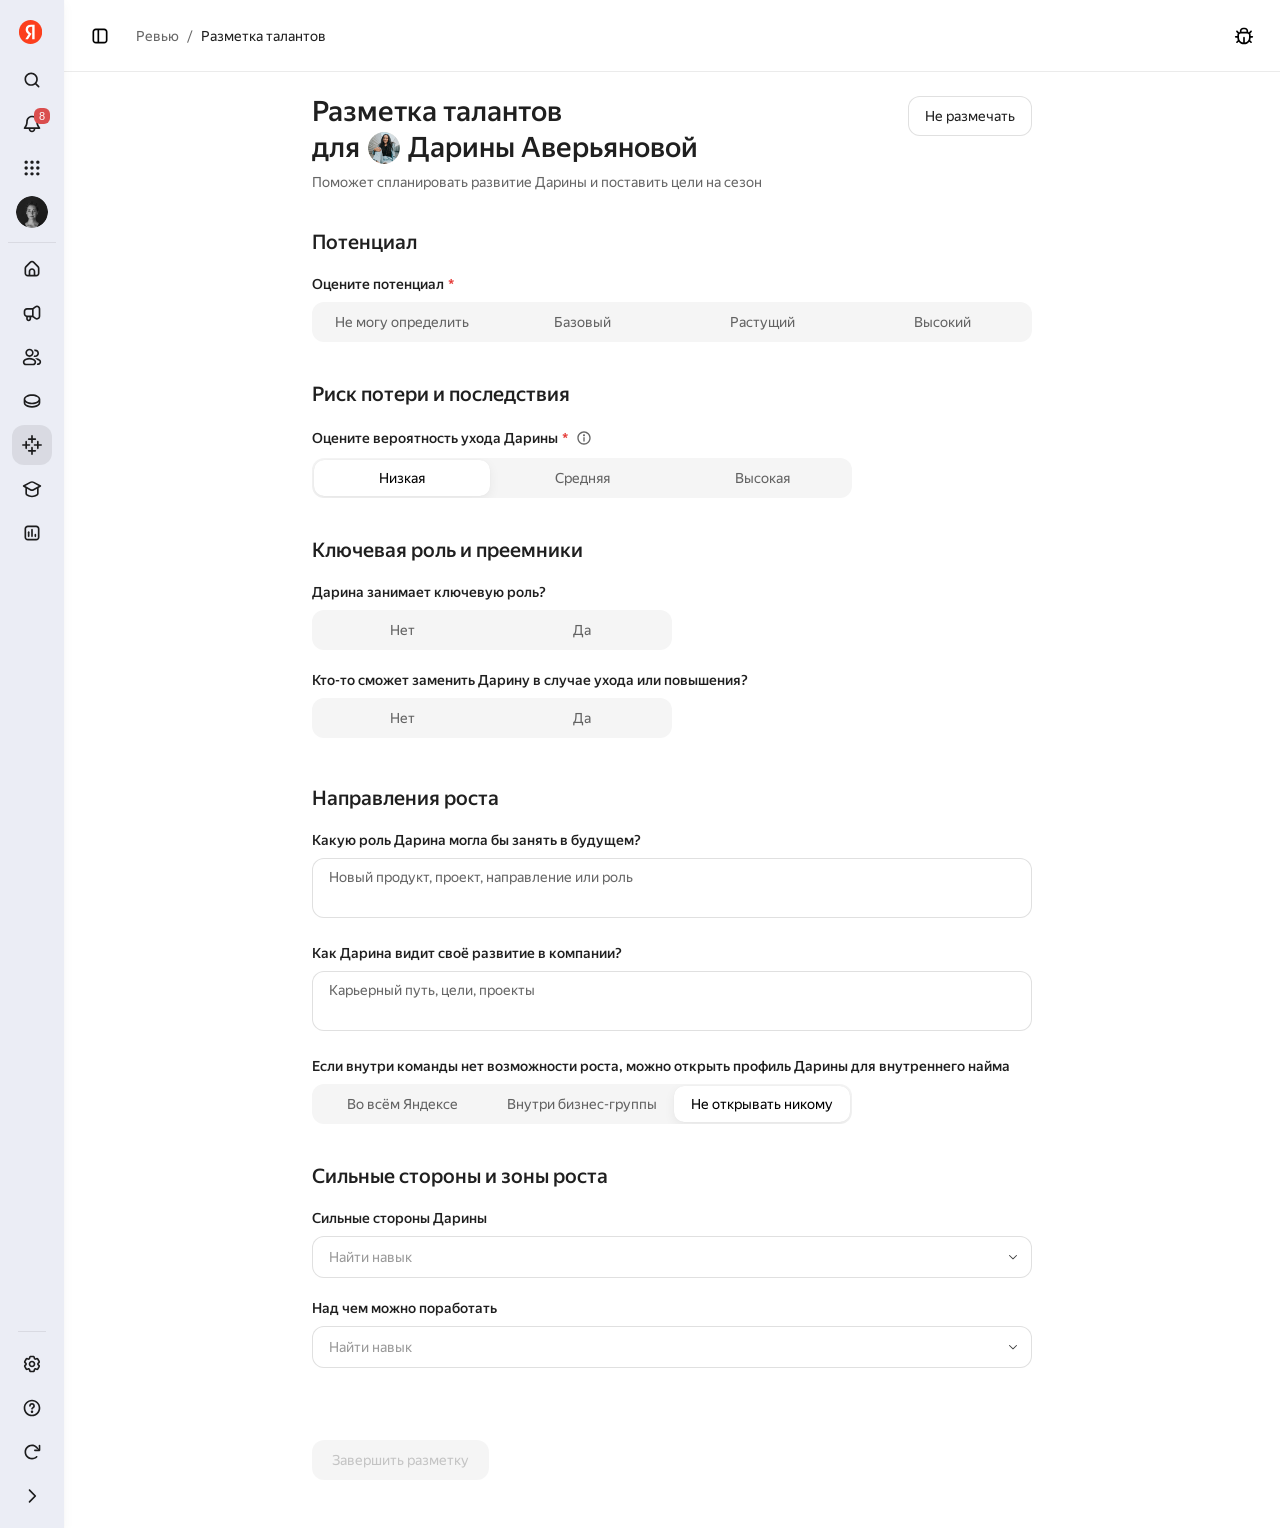
==== index.html @ c47f4e08 "Сброс разметок: новый префикс localStorage V2, reset чистит все talentMarkup* Co-authored-by: Cursor" ====
<!DOCTYPE html>
<html lang="ru">
<head>
  <meta charset="UTF-8" />
  <meta name="viewport" content="width=device-width, initial-scale=1" />
  <title>Разметка талантов — Дарина Аверьянова</title>
  <style>
    @font-face {
      font-family: "YS Text";
      src: url("./public/fonts/YS-Text-Regular.ttf") format("truetype");
      font-weight: 400;
      font-style: normal;
      font-display: swap;
    }
    @font-face {
      font-family: "YS Text";
      src: url("./public/fonts/YS-Text-Medium.ttf") format("truetype");
      font-weight: 500;
      font-style: normal;
      font-display: swap;
    }
    @font-face {
      font-family: "YS Text";
      src: url("./public/fonts/YS-Text-Bold.ttf") format("truetype");
      font-weight: 700;
      font-style: normal;
      font-display: swap;
    }

    :root {
      --text-primary: rgba(0, 0, 0, 0.88);
      --text-secondary: rgba(0, 0, 0, 0.6);
      --text-tertiary: rgba(0, 0, 0, 0.2);
      --border: rgba(0, 0, 0, 0.08);
      --border-strong: rgba(0, 0, 0, 0.12);
      --surface-100: #fff;
      --surface-muted: rgba(0, 0, 0, 0.04);
      --segment-bg: #f5f5f5;
      --shadow-sm: 0 0 1px rgba(0, 0, 0, 0.08), 0 4px 12px rgba(0, 0, 0, 0.06);
      --radius-control: 12px;
      --radius-inner: 10px;
      --space-xs: 8px;
      --space-s: 8px;
      --space-m: 16px;
      --space-l: 20px;
      --space-xl: 24px;
      --header-h: 72px;
      --sidebar-w: 64px;
      --sidebar-rail-bg: #ebedf5;
      --sidebar-rail-hover: rgba(0, 0, 0, 0.06);
      --sidebar-rail-active: rgba(0, 0, 0, 0.08);
      --brand-yandex-red: #fc3f1d;
      --content-max: 768px;
      --title-l: 28px;
      --title-l-lh: 32px;
      --title-m: 20px;
      --title-m-lh: 24px;
      --body-s: 14px;
      --body-s-lh: 20px;
      --control-fs: 14px;
      --control-lh: 20px;
      --required: #e53935;
    }

    *,
    *::before,
    *::after {
      box-sizing: border-box;
    }

    html,
    body {
      height: 100%;
      margin: 0;
      font-family: "YS Text", -apple-system, BlinkMacSystemFont, "Segoe UI", sans-serif;
      font-size: var(--body-s);
      line-height: var(--body-s-lh);
      color: var(--text-primary);
      background: var(--surface-100);
      -webkit-font-smoothing: antialiased;
    }

    .app {
      display: flex;
      min-height: 100%;
    }

    /* Sidebar rail (Talent) */
    .sidebar.sidebar--rail {
      width: var(--sidebar-w);
      flex-shrink: 0;
      border-right: none;
      display: flex;
      flex-direction: column;
      align-items: center;
      background: var(--sidebar-rail-bg);
      box-shadow: 0 0 1px rgba(0, 0, 0, 0.06), 0 4px 12px rgba(0, 0, 0, 0.04);
    }

    .sidebar-rail__top {
      width: 100%;
      padding: 12px 10px 0;
      display: flex;
      flex-direction: column;
      align-items: center;
      gap: 4px;
    }

    .sidebar-rail__logo {
      display: flex;
      align-items: center;
      justify-content: center;
      width: 40px;
      height: 40px;
      border-radius: 100px;
      overflow: hidden;
      flex-shrink: 0;
      margin-bottom: 4px;
    }

    .sidebar-rail__logo img {
      width: 32px;
      height: 32px;
      display: block;
      object-fit: contain;
    }

    .sidebar-rail__tools {
      display: flex;
      flex-direction: column;
      align-items: center;
      gap: 4px;
      width: 100%;
    }

    .sidebar-rail__btn {
      width: 40px;
      height: 40px;
      padding: 0;
      border: none;
      border-radius: 12px;
      background: transparent;
      cursor: pointer;
      display: flex;
      align-items: center;
      justify-content: center;
      color: inherit;
      text-decoration: none;
      flex-shrink: 0;
      position: relative;
    }

    .sidebar-rail__btn:hover {
      background: var(--sidebar-rail-hover);
    }

    .sidebar-rail__btn--active {
      background: var(--sidebar-rail-active);
    }

    .sidebar-rail__btn--active:hover {
      background: var(--sidebar-rail-active);
    }

    .sidebar-rail__icon {
      width: 20px;
      height: 20px;
      display: block;
      object-fit: contain;
      opacity: 0.88;
    }

    .sidebar-rail__avatar {
      width: 32px;
      height: 32px;
      border-radius: 100px;
      object-fit: cover;
      display: block;
    }

    .sidebar-rail__badge {
      position: absolute;
      top: 4px;
      right: 2px;
      min-width: 16px;
      height: 16px;
      padding: 0 4px;
      border-radius: 6px;
      background: #da4e4e;
      color: #fff;
      font-size: 11px;
      font-weight: 500;
      line-height: 16px;
      text-align: center;
      font-feature-settings: "lnum" 1, "pnum" 1;
    }

    .sidebar-rail__divider {
      width: calc(100% - 16px);
      height: 1px;
      margin: 10px 0 6px;
      background: rgba(0, 0, 0, 0.08);
      flex-shrink: 0;
    }

    .sidebar-rail__nav {
      flex: 1;
      width: 100%;
      padding: 0 10px 12px;
      display: flex;
      flex-direction: column;
      align-items: center;
      gap: 4px;
      min-height: 0;
      overflow-y: auto;
    }

    .sidebar-rail__footer {
      width: 100%;
      padding: 0 10px 12px;
      display: flex;
      flex-direction: column;
      align-items: center;
      gap: 4px;
      flex-shrink: 0;
    }

    .sidebar-rail__footer .sidebar-rail__divider {
      margin-top: 0;
      margin-bottom: 8px;
    }

    /* Main */
    .main {
      flex: 1;
      min-width: 0;
      display: flex;
      flex-direction: column;
    }

    .top-header {
      height: var(--header-h);
      flex-shrink: 0;
      display: flex;
      align-items: center;
      gap: var(--space-m);
      padding: 0 var(--space-m);
      border-bottom: 1px solid var(--border);
    }

    .icon-btn {
      width: 40px;
      height: 40px;
      border: none;
      background: transparent;
      border-radius: var(--radius-control);
      cursor: pointer;
      display: flex;
      align-items: center;
      justify-content: center;
      color: var(--text-primary);
    }

    .icon-btn:hover {
      background: var(--surface-muted);
    }

    .icon-btn .asset-icon {
      width: 20px;
      height: 20px;
      flex-shrink: 0;
      display: block;
      object-fit: contain;
      pointer-events: none;
    }

    .breadcrumbs {
      flex: 1;
      display: flex;
      align-items: center;
      gap: 0;
      min-width: 0;
      font-size: var(--body-s);
      line-height: var(--body-s-lh);
    }

    .breadcrumbs a,
    .breadcrumbs span {
      color: var(--text-secondary);
      text-decoration: none;
      white-space: nowrap;
      overflow: hidden;
      text-overflow: ellipsis;
      max-width: 320px;
    }

    .breadcrumbs .sep {
      padding: 0 var(--space-xs);
      flex-shrink: 0;
    }

    .breadcrumbs .current {
      color: var(--text-primary);
    }

    .main-scroll {
      flex: 1;
      overflow: auto;
    }

    .sheet {
      max-width: var(--content-max);
      margin: 0 auto;
      padding: 0 var(--space-xl) 48px;
    }

    /* Hero / title block */
    .hero {
      padding: var(--space-xl) 0;
      display: flex;
      align-items: flex-start;
      justify-content: space-between;
      gap: var(--space-s);
      min-height: 136px;
    }

    .hero__text {
      flex: 1;
      min-width: 0;
      display: flex;
      flex-direction: column;
      gap: 4px;
    }

    .hero__title {
      font-weight: 500;
      font-size: var(--title-l);
      line-height: var(--title-l-lh);
      letter-spacing: 0;
      font-feature-settings: "lnum" 1, "pnum" 1;
    }

    .hero__row {
      display: flex;
      flex-wrap: wrap;
      align-items: center;
      gap: var(--space-xs);
    }

    .hero__avatar {
      width: 32px;
      height: 32px;
      border-radius: 100px;
      flex-shrink: 0;
      background: linear-gradient(135deg, #6c5ce7, #a29bfe);
      color: #fff;
      font-size: 13px;
      font-weight: 500;
      display: inline-flex;
      align-items: center;
      justify-content: center;
      font-feature-settings: "lnum" 1, "pnum" 1;
    }

    .hero__avatar--photo {
      background: rgba(0, 0, 0, 0.06);
      padding: 0;
      overflow: hidden;
    }

    .hero__avatar--photo img {
      width: 100%;
      height: 100%;
      object-fit: cover;
      display: block;
    }

    .hero__sub {
      color: var(--text-secondary);
      font-weight: 400;
      font-size: var(--body-s);
      line-height: var(--body-s-lh);
      margin-top: 4px;
      max-width: 520px;
    }

    .btn-ghost {
      flex-shrink: 0;
      height: 40px;
      padding: 0 var(--space-m);
      border-radius: var(--radius-control);
      border: 1px solid var(--border-strong);
      background: var(--surface-100);
      font-family: inherit;
      font-weight: 400;
      font-size: var(--control-fs);
      line-height: var(--control-lh);
      color: var(--text-primary);
      cursor: pointer;
      font-feature-settings: "lnum" 1, "pnum" 1;
    }

    .btn-ghost:hover {
      background: var(--surface-muted);
    }

    /* Form blocks */
    .form-stack {
      display: flex;
      flex-direction: column;
      gap: 40px;
    }

    .field-block {
      display: flex;
      flex-direction: column;
      gap: 0;
    }

    .field-block__title {
      font-weight: 500;
      font-size: var(--title-m);
      line-height: var(--title-m-lh);
      font-feature-settings: "lnum" 1, "pnum" 1;
      margin-bottom: 20px;
    }

    .field-block > .label-row {
      margin-bottom: var(--space-s);
    }

    .label-row {
      display: flex;
      align-items: center;
      gap: 4px;
      flex-wrap: wrap;
    }

    .label {
      font-weight: 500;
      font-size: var(--control-fs);
      line-height: var(--control-lh);
      color: var(--text-primary);
    }

    .req {
      color: var(--required);
      font-weight: 500;
    }

    .info {
      display: inline-flex;
      align-items: center;
      justify-content: center;
      flex-shrink: 0;
      vertical-align: middle;
    }

    .info--with-tooltip {
      position: relative;
    }

    .info__btn {
      display: inline-flex;
      align-items: center;
      justify-content: center;
      width: 24px;
      height: 24px;
      padding: 0;
      margin: 0;
      border: none;
      background: transparent;
      border-radius: 6px;
      cursor: help;
      color: rgba(0, 0, 0, 0.6);
      box-sizing: border-box;
    }

    .info__btn:hover {
      background: var(--surface-muted);
    }

    .info__btn:focus-visible {
      outline: 2px solid rgba(31, 31, 31, 0.35);
      outline-offset: 2px;
    }

    .info__icon-img {
      display: block;
      flex-shrink: 0;
      width: 16px;
      height: 16px;
      object-fit: contain;
      pointer-events: none;
      opacity: 0.6;
    }

    .info-tooltip {
      position: absolute;
      left: 50%;
      top: calc(100% - 2px);
      padding-top: 8px;
      transform: translateX(-50%);
      z-index: 300;
      min-width: 260px;
      max-width: min(380px, calc(100vw - 32px));
      width: max-content;
      opacity: 0;
      visibility: hidden;
      pointer-events: none;
      transition: opacity 0.14s ease, visibility 0.14s ease;
    }

    .info--with-tooltip:hover .info-tooltip,
    .info--with-tooltip:focus-within .info-tooltip {
      opacity: 1;
      visibility: visible;
      pointer-events: auto;
    }

    .info-tooltip__panel {
      position: relative;
      padding: 16px;
      background: #292929;
      border-radius: 20px;
      box-shadow: 0 0 1px rgba(0, 0, 0, 0.2), 0 4px 16px rgba(0, 0, 0, 0.28);
      display: flex;
      flex-direction: column;
      gap: 8px;
      font-feature-settings: "lnum" 1, "pnum" 1;
    }

    .info-tooltip__panel::before {
      content: "";
      position: absolute;
      top: -6px;
      left: 50%;
      margin-left: -12px;
      border-left: 12px solid transparent;
      border-right: 12px solid transparent;
      border-bottom: 6px solid #292929;
    }

    .info-tooltip__row {
      display: flex;
      flex-direction: column;
      gap: 2px;
      max-width: 348px;
    }

    .info-tooltip__title {
      margin: 0;
      font-size: var(--body-s);
      line-height: var(--body-s-lh);
      font-weight: 400;
      color: rgba(255, 255, 255, 0.88);
    }

    .info-tooltip__desc {
      margin: 0;
      font-size: var(--body-s);
      line-height: var(--body-s-lh);
      font-weight: 400;
      color: rgba(255, 255, 255, 0.6);
    }

    /* Segmented */
    .segment {
      display: flex;
      flex-wrap: nowrap;
      align-items: stretch;
      gap: 4px;
      height: 40px;
      min-height: 40px;
      max-height: 40px;
      padding: 2px;
      box-sizing: border-box;
      background: var(--segment-bg);
      border-radius: var(--radius-control);
      max-width: 100%;
      align-self: flex-start;
      overflow-x: auto;
      overflow-y: hidden;
    }

    .segment--2 {
      width: 50%;
    }

    .segment--3 {
      width: 75%;
    }

    .segment--4 {
      width: 100%;
    }

    .segment__btn {
      appearance: none;
      border: none;
      margin: 0;
      cursor: pointer;
      font-family: inherit;
      font-size: var(--control-fs);
      line-height: var(--control-lh);
      font-weight: 400;
      color: rgba(0, 0, 0, 0.6);
      background: transparent;
      border-radius: var(--radius-inner);
      flex: 1 1 0;
      min-width: 0;
      height: auto;
      align-self: stretch;
      padding: 0 var(--space-m);
      display: flex;
      align-items: center;
      justify-content: center;
      text-align: center;
      white-space: nowrap;
      overflow: hidden;
      text-overflow: ellipsis;
      transition: background 0.15s, box-shadow 0.15s;
      font-feature-settings: "lnum" 1, "pnum" 1;
    }

    .segment__btn:hover:not(.segment__btn--active) {
      background: rgba(255, 255, 255, 0.45);
    }

    .segment__btn--active {
      background: var(--surface-100);
      box-shadow: var(--shadow-sm);
      font-weight: 400;
      color: #000;
    }

    /* Подпись под «Оцените потенциал» (Figma 9706:411859, Caption / Body S) */
    .potential-caption {
      margin-top: var(--space-xs);
      max-width: 100%;
      font-size: var(--body-s);
      line-height: var(--body-s-lh);
      font-weight: 400;
      color: rgba(0, 0, 0, 0.6);
      font-feature-settings: "lnum" 1, "pnum" 1;
      white-space: pre-wrap;
    }

    /* Анкета «Не могу определить» (Figma 9700:366972) */
    .potential-quiz {
      margin-top: 16px;
      max-width: 720px;
      width: 100%;
      padding-top: 0;
      padding-bottom: var(--space-xs);
      display: flex;
      flex-direction: column;
      gap: 12px;
      align-items: flex-start;
    }

    .potential-quiz[hidden] {
      display: none !important;
    }

    /* Доп. вопросы при «Средняя» / «Высокая» (Figma 9712:125081) */
    .risk-followup {
      margin-top: 16px;
      display: flex;
      flex-direction: column;
      gap: 16px;
      max-width: 720px;
      width: 100%;
    }

    .risk-followup[hidden] {
      display: none !important;
    }

    .risk-followup__section {
      display: flex;
      flex-direction: column;
      gap: var(--space-xs);
      width: 100%;
    }

    .risk-chips-stack {
      display: flex;
      flex-direction: column;
      gap: var(--space-xs);
      width: 100%;
    }

    .risk-followup__label {
      font-size: var(--body-s);
      line-height: var(--control-lh);
      font-weight: 500;
      color: rgba(0, 0, 0, 0.88);
      font-feature-settings: "lnum" 1, "pnum" 1;
    }

    .risk-chips {
      display: flex;
      flex-wrap: wrap;
      gap: var(--space-xs);
      align-items: flex-start;
    }

    .risk-chip {
      appearance: none;
      border: 1px solid rgba(0, 0, 0, 0.12);
      border-radius: 10px;
      padding: 6px 12px;
      min-height: 32px;
      box-sizing: border-box;
      font-family: inherit;
      font-size: var(--control-fs);
      line-height: var(--control-lh);
      font-weight: 400;
      color: rgba(0, 0, 0, 0.88);
      background: transparent;
      cursor: pointer;
      font-feature-settings: "lnum" 1, "pnum" 1;
      text-align: left;
    }

    .risk-chip:hover {
      background: var(--surface-muted);
    }

    .risk-chip--selected {
      border-color: #1f1f1f;
      background: transparent;
    }

    .risk-input-wrap {
      width: 100%;
      max-width: 720px;
    }

    .risk-input-wrap[hidden] {
      display: none !important;
    }

    .risk-text-input {
      width: 100%;
      min-height: 40px;
      padding: 10px 12px;
      border: 1px solid rgba(0, 0, 0, 0.12);
      border-radius: var(--radius-control);
      font-family: inherit;
      font-size: var(--control-fs);
      line-height: var(--control-lh);
      font-weight: 400;
      color: rgba(0, 0, 0, 0.88);
      background: var(--surface-100);
      font-feature-settings: "lnum" 1, "pnum" 1;
      box-sizing: border-box;
    }

    .risk-text-input::placeholder {
      color: rgba(0, 0, 0, 0.4);
    }

    .risk-text-input:focus {
      outline: none;
      border-color: rgba(0, 0, 0, 0.24);
    }

    .risk-checks {
      display: flex;
      flex-direction: column;
      gap: 12px;
      align-items: flex-start;
      width: 100%;
    }

    .risk-cb-block {
      display: flex;
      flex-direction: column;
      gap: 8px;
      width: 100%;
      max-width: 720px;
    }

    .risk-cb-row {
      position: relative;
      display: flex;
      align-items: flex-start;
      gap: 12px;
      cursor: pointer;
      font-family: inherit;
      font-size: var(--control-fs);
      line-height: var(--control-lh);
      font-weight: 400;
      color: rgba(0, 0, 0, 0.88);
      font-feature-settings: "lnum" 1, "pnum" 1;
    }

    .risk-cb-input {
      position: absolute;
      left: 0;
      top: 0;
      width: 1px;
      height: 1px;
      padding: 0;
      margin: -1px;
      overflow: hidden;
      clip: rect(0, 0, 0, 0);
      white-space: nowrap;
      border: 0;
    }

    .risk-cb-visual {
      flex-shrink: 0;
      width: 20px;
      height: 20px;
      margin: 0;
      border-radius: 6px;
      border: 1px solid rgba(0, 0, 0, 0.12);
      background: var(--surface-100);
      box-sizing: border-box;
      position: relative;
    }

    .risk-cb-input:checked + .risk-cb-visual {
      background: #1f1f1f;
      border-color: #1f1f1f;
    }

    .risk-cb-input:checked + .risk-cb-visual::after {
      content: "";
      position: absolute;
      left: 6px;
      top: 3px;
      width: 5px;
      height: 9px;
      border: solid #fff;
      border-width: 0 1.5px 1.5px 0;
      transform: rotate(45deg);
      box-sizing: border-box;
    }

    .risk-cb-input:focus-visible + .risk-cb-visual {
      outline: 2px solid rgba(31, 31, 31, 0.35);
      outline-offset: 2px;
    }

    .potential-quiz__q {
      display: flex;
      flex-direction: column;
      gap: var(--space-xs);
      width: 100%;
      max-width: 720px;
    }

    .potential-quiz__stem {
      margin: 0;
      font-size: var(--body-s);
      line-height: var(--body-s-lh);
      font-weight: 400;
      color: rgba(0, 0, 0, 0.88);
      font-feature-settings: "lnum" 1, "pnum" 1;
    }

    .potential-quiz__radios {
      display: flex;
      flex-wrap: wrap;
      gap: var(--space-xl);
      align-items: flex-start;
    }

    .potential-quiz__opt {
      position: relative;
      display: inline-flex;
      align-items: center;
      gap: 12px;
      cursor: pointer;
      font-family: inherit;
      font-size: var(--control-fs);
      line-height: var(--control-lh);
      font-weight: 400;
      color: rgba(0, 0, 0, 0.9);
      font-feature-settings: "lnum" 1, "pnum" 1;
    }

    /* Нативный input поверх круга; визуал как Radiobox selected (Figma 9700:367092) */
    .potential-quiz__input {
      position: absolute;
      left: 0;
      top: 50%;
      transform: translateY(-50%);
      width: 20px;
      height: 20px;
      margin: 0;
      opacity: 0;
      cursor: pointer;
      z-index: 2;
      appearance: none;
      -webkit-appearance: none;
    }

    .potential-quiz__ctrl {
      display: inline-flex;
      align-items: center;
      justify-content: center;
      width: 20px;
      height: 20px;
      flex-shrink: 0;
      box-sizing: border-box;
      border-radius: 100px;
      border: 1px solid rgba(0, 0, 0, 0.12);
      background: transparent;
      pointer-events: none;
    }

    .potential-quiz__input:focus-visible + .potential-quiz__ctrl {
      outline: 2px solid rgba(0, 0, 0, 0.22);
      outline-offset: 2px;
    }

    .potential-quiz__input:checked + .potential-quiz__ctrl {
      background: #1f1f1f;
      border-color: #1f1f1f;
    }

    .potential-quiz__input:checked + .potential-quiz__ctrl::after {
      content: "";
      display: block;
      width: 8px;
      height: 8px;
      border-radius: 50%;
      background: #fff;
    }

    .potential-quiz__submit {
      margin-top: 0;
      align-self: flex-start;
      padding: 6px var(--space-m);
      min-height: 32px;
      border-radius: 10px;
      border: 1px solid rgba(0, 0, 0, 0.12);
      background: transparent;
      font-family: inherit;
      font-size: var(--control-fs);
      line-height: var(--control-lh);
      font-weight: 400;
      color: rgba(0, 0, 0, 0.88);
      cursor: pointer;
      font-feature-settings: "lnum" 1, "pnum" 1;
    }

    .potential-quiz__submit:hover {
      background: var(--surface-muted);
    }

    .stack-fields {
      display: flex;
      flex-direction: column;
      gap: var(--space-l);
    }

    .successor-followup {
      display: flex;
      flex-direction: column;
      gap: var(--space-xs);
      width: 100%;
      max-width: 720px;
      margin-top: var(--space-xs);
    }

    .successor-followup__block[hidden] {
      display: none !important;
    }

    .successor-radios {
      display: flex;
      flex-direction: column;
      gap: var(--space-xs);
      align-items: flex-start;
      width: 100%;
    }

    .successor-rows {
      display: flex;
      flex-direction: column;
      gap: 8px;
      width: 100%;
    }

    .successor-yes-stack {
      display: flex;
      flex-direction: column;
      gap: 8px;
    }

    .succ-row {
      display: flex;
      flex-wrap: wrap;
      align-items: flex-start;
      gap: 12px;
      width: 100%;
    }

    .succ-cell {
      flex: 1 1 160px;
      min-width: 0;
    }

    .succ-cell--narrow {
      flex: 0 0 auto;
    }

    .succ-field {
      position: relative;
      border: 1px solid rgba(0, 0, 0, 0.12);
      border-radius: var(--radius-control);
      min-height: 40px;
      background: var(--surface-100);
      box-sizing: border-box;
    }

    .succ-field:focus-within {
      border-color: rgba(0, 0, 0, 0.24);
    }

    .succ-field--person {
      position: relative;
    }

    .succ-person-trigger {
      display: flex;
      align-items: center;
      width: 100%;
      min-height: 40px;
      margin: 0;
      padding: 10px 12px;
      border: none;
      border-radius: var(--radius-control);
      background: transparent;
      font-family: inherit;
      font-size: var(--control-fs);
      line-height: var(--control-lh);
      text-align: left;
      cursor: pointer;
      font-feature-settings: "lnum" 1, "pnum" 1;
      box-sizing: border-box;
      color: rgba(0, 0, 0, 0.88);
    }

    .succ-person-trigger__text--muted {
      color: rgba(0, 0, 0, 0.4);
    }

    .succ-field--has-chip .succ-person-trigger {
      position: absolute;
      left: 0;
      top: 0;
      right: 0;
      bottom: 0;
      opacity: 0;
      pointer-events: none;
    }

    .succ-dd {
      position: relative;
      width: 100%;
      border: 1px solid rgba(0, 0, 0, 0.12);
      border-radius: var(--radius-control);
      background: var(--surface-100);
      box-sizing: border-box;
    }

    .succ-dd:focus-within {
      border-color: rgba(0, 0, 0, 0.24);
    }

    .succ-dd-trigger {
      display: flex;
      align-items: center;
      justify-content: space-between;
      gap: 8px;
      width: 100%;
      min-height: 40px;
      margin: 0;
      padding: 10px 12px;
      border: none;
      border-radius: var(--radius-control);
      background: transparent;
      font-family: inherit;
      font-size: var(--control-fs);
      line-height: var(--control-lh);
      text-align: left;
      cursor: pointer;
      font-feature-settings: "lnum" 1, "pnum" 1;
      box-sizing: border-box;
      color: rgba(0, 0, 0, 0.88);
    }

    .succ-dd-trigger__text {
      flex: 1;
      min-width: 0;
      overflow: hidden;
      text-overflow: ellipsis;
      white-space: nowrap;
    }

    .succ-dd-trigger__text--muted {
      color: rgba(0, 0, 0, 0.4);
    }

    .succ-dd-trigger__chev {
      flex-shrink: 0;
      width: 12px;
      height: 12px;
      margin-right: 2px;
      display: block;
      object-fit: contain;
      opacity: 0.75;
      transition: transform 0.15s ease;
    }

    .succ-dd-trigger[aria-expanded="true"] .succ-dd-trigger__chev {
      transform: rotate(180deg);
    }

    .succ-menu {
      position: absolute;
      left: 0;
      right: 0;
      top: calc(100% + 8px);
      z-index: 400;
      display: flex;
      flex-direction: column;
      gap: 4px;
      padding: 4px;
      margin: 0;
      list-style: none;
      border-radius: 16px;
      background: #fff;
      box-shadow: 0 0 1px rgba(0, 0, 0, 0.12), 0 4px 12px rgba(0, 0, 0, 0.12);
      box-sizing: border-box;
    }

    .succ-menu[hidden] {
      display: none !important;
    }

    .succ-menu__opt {
      display: flex;
      align-items: center;
      gap: 8px;
      width: 100%;
      margin: 0;
      padding: 10px 12px;
      min-height: 40px;
      border: none;
      border-radius: 12px;
      background: transparent;
      font-family: inherit;
      font-size: var(--control-fs);
      line-height: var(--control-lh);
      color: rgba(0, 0, 0, 0.88);
      text-align: left;
      cursor: pointer;
      font-feature-settings: "lnum" 1, "pnum" 1;
      box-sizing: border-box;
    }

    .succ-menu__opt-avatar {
      width: 24px;
      height: 24px;
      border-radius: 50%;
      object-fit: cover;
      flex-shrink: 0;
    }

    .succ-menu__opt:hover {
      background: rgba(0, 0, 0, 0.04);
    }

    .succ-chip-layer {
      display: none;
      align-items: center;
      gap: 4px;
      flex-wrap: wrap;
      padding: 4px 12px 4px 4px;
      min-height: 40px;
      box-sizing: border-box;
    }

    .succ-field--has-chip .succ-chip-layer {
      display: flex;
    }

    .succ-chip {
      display: inline-flex;
      align-items: center;
      gap: 6px;
      max-width: 100%;
      padding: 2px 4px 2px 2px;
      border: 1px solid rgba(0, 0, 0, 0.12);
      border-radius: 100px;
      background: #fff;
      box-sizing: border-box;
    }

    .succ-chip-avatar {
      position: relative;
      width: 24px;
      height: 24px;
      border-radius: 50%;
      flex-shrink: 0;
      background: rgba(0, 0, 0, 0.06);
      color: rgba(0, 0, 0, 0.75);
      font-size: 10px;
      font-weight: 500;
      line-height: 24px;
      text-align: center;
      overflow: hidden;
    }

    .succ-chip-avatar__img {
      position: absolute;
      inset: 0;
      width: 100%;
      height: 100%;
      object-fit: cover;
      display: none;
    }

    .succ-chip-avatar--photo .succ-chip-avatar__img {
      display: block;
    }

    .succ-chip-avatar__initials {
      position: relative;
      z-index: 1;
    }

    .succ-chip-avatar--photo .succ-chip-avatar__initials {
      visibility: hidden;
    }

    .succ-chip-name {
      font-size: var(--control-fs);
      line-height: var(--control-lh);
      color: rgba(0, 0, 0, 0.88);
      white-space: nowrap;
      overflow: hidden;
      text-overflow: ellipsis;
      max-width: 200px;
    }

    .succ-chip-clear {
      display: inline-flex;
      align-items: center;
      justify-content: center;
      width: 24px;
      height: 24px;
      padding: 0;
      margin: 0;
      border: none;
      border-radius: 100px;
      background: transparent;
      color: rgba(0, 0, 0, 0.45);
      cursor: pointer;
      flex-shrink: 0;
    }

    .succ-chip-clear:hover {
      background: rgba(0, 0, 0, 0.06);
      color: rgba(0, 0, 0, 0.75);
    }

    .succ-chip-clear__icon {
      display: block;
      width: 14px;
      height: 14px;
      object-fit: contain;
      pointer-events: none;
    }

    .succ-row-remove {
      display: inline-flex;
      align-items: center;
      justify-content: center;
      width: 40px;
      height: 40px;
      margin: 0;
      padding: 0;
      border: none;
      border-radius: var(--radius-control);
      background: transparent;
      color: rgba(0, 0, 0, 0.6);
      cursor: pointer;
      flex-shrink: 0;
    }

    .succ-row-remove:hover {
      background: var(--surface-muted);
      color: rgba(0, 0, 0, 0.88);
    }

    .succ-row-remove__icon {
      display: block;
      width: 16px;
      height: 16px;
      object-fit: contain;
      pointer-events: none;
      opacity: 0.6;
    }

    .successor-add-btn {
      display: inline-flex;
      align-items: center;
      justify-content: center;
      align-self: flex-start;
      gap: 4px;
      min-height: 28px;
      padding: 2px 8px;
      margin: 0;
      border: 1px solid rgba(0, 0, 0, 0.12);
      border-radius: 10px;
      background: var(--surface-100);
      font-family: inherit;
      font-size: 13px;
      line-height: 18px;
      font-weight: 400;
      color: rgba(0, 0, 0, 0.88);
      cursor: pointer;
      font-feature-settings: "lnum" 1, "pnum" 1;
    }

    .succ-add-icon {
      width: 14px;
      height: 14px;
      flex-shrink: 0;
      display: block;
      object-fit: contain;
      pointer-events: none;
    }

    .successor-add-btn:hover {
      background: var(--surface-muted);
    }

    .successor-add-btn[hidden] {
      display: none !important;
    }

    .successor-radios .potential-quiz__opt {
      width: 100%;
      max-width: 720px;
    }

    /* Textarea */
    .textarea {
      width: 100%;
      height: 60px;
      min-height: 60px;
      max-height: 60px;
      resize: none;
      overflow-y: auto;
      border: 1px solid var(--border-strong);
      border-radius: var(--radius-control);
      padding: var(--space-s) var(--space-m);
      font-family: inherit;
      font-size: var(--control-fs);
      line-height: var(--control-lh);
      color: var(--text-primary);
      background: var(--surface-100);
    }

    .textarea::placeholder {
      color: var(--text-secondary);
    }

    .textarea:focus {
      outline: 2px solid rgba(0, 0, 0, 0.12);
      outline-offset: 0;
    }

    /* Fake select */
    .select {
      width: 100%;
      height: 40px;
      border: 1px solid var(--border-strong);
      border-radius: var(--radius-control);
      padding: 0 40px 0 var(--space-m);
      display: flex;
      align-items: center;
      font-size: var(--control-fs);
      line-height: var(--control-lh);
      color: var(--text-secondary);
      background: var(--surface-100);
      position: relative;
      cursor: default;
    }

    .select::after {
      content: "";
      position: absolute;
      right: 12px;
      top: 50%;
      width: 12px;
      height: 12px;
      transform: translateY(-50%);
      background: url("assets/icons/Arrow%20_%20Short%20_%20Down.svg") center / contain no-repeat;
      opacity: 0.75;
      pointer-events: none;
    }

    .select--value {
      color: var(--text-primary);
    }

    .skill-input {
      position: relative;
      display: flex;
      flex-wrap: wrap;
      align-items: center;
      gap: 4px;
      min-height: 40px;
      width: 100%;
      max-width: 720px;
      padding: 4px 40px 4px 4px;
      box-sizing: border-box;
      border: 1px solid rgba(0, 0, 0, 0.12);
      border-radius: var(--radius-control);
      background: var(--surface-100);
      cursor: pointer;
      font-feature-settings: "lnum" 1, "pnum" 1;
    }

    .skill-input:focus-within {
      border-color: rgba(0, 0, 0, 0.24);
    }

    .skill-input::after {
      content: "";
      position: absolute;
      right: 12px;
      top: 50%;
      width: 12px;
      height: 12px;
      transform: translateY(-50%);
      background: url("assets/icons/Arrow%20_%20Short%20_%20Down.svg") center / contain no-repeat;
      opacity: 0.75;
      pointer-events: none;
    }

    .skill-input__tags {
      display: flex;
      flex-wrap: wrap;
      gap: 4px;
      align-items: center;
      min-height: 32px;
    }

    .skill-input__hint {
      margin: 0;
      padding: 6px 8px;
      border: none;
      background: transparent;
      font-family: inherit;
      font-size: var(--body-s);
      line-height: var(--body-s-lh);
      color: rgba(0, 0, 0, 0.4);
      cursor: pointer;
      text-align: left;
      flex: 1 1 120px;
      min-width: 0;
    }

    .skill-input:has(.skill-tag) .skill-input__hint {
      flex: 0 1 auto;
    }

    .skill-tag {
      display: inline-flex;
      align-items: center;
      max-width: 100%;
      border: 1px solid rgba(0, 0, 0, 0.12);
      border-radius: 8px;
      background: var(--surface-100);
      box-sizing: border-box;
    }

    .skill-tag__text {
      padding: 6px 4px 6px 10px;
      font-size: var(--control-fs);
      line-height: var(--control-lh);
      color: rgba(0, 0, 0, 0.88);
      white-space: nowrap;
      overflow: hidden;
      text-overflow: ellipsis;
      max-width: 280px;
    }

    .skill-tag__remove {
      display: inline-flex;
      align-items: center;
      justify-content: center;
      width: 24px;
      height: 24px;
      margin: 0 4px 0 0;
      padding: 0;
      border: none;
      border-radius: 6px;
      background: transparent;
      cursor: pointer;
    }

    .skill-tag__remove:hover {
      background: rgba(0, 0, 0, 0.06);
    }

    .skill-tag__remove-icon {
      display: block;
      width: 16px;
      height: 16px;
      object-fit: contain;
      pointer-events: none;
      opacity: 0.6;
    }

    .skill-tag__remove:hover .skill-tag__remove-icon {
      opacity: 0.75;
    }

    .form-footer {
      margin-top: 32px;
    }

    .btn-submit {
      height: 40px;
      min-width: 170px;
      padding: 0 var(--space-l);
      border: none;
      border-radius: var(--radius-control);
      font-family: inherit;
      font-size: var(--control-fs);
      line-height: var(--control-lh);
      font-feature-settings: "lnum" 1, "pnum" 1;
    }

    .btn-submit:disabled {
      cursor: not-allowed;
      background: var(--surface-muted);
      color: var(--text-tertiary);
    }

    .btn-submit:not(:disabled) {
      cursor: pointer;
      background: #1f1f1f;
      color: #fff;
    }

    .btn-submit:not(:disabled):hover {
      filter: brightness(1.08);
    }

    @media (max-width: 1100px) {
      .app {
        flex-direction: column;
      }
      .sidebar.sidebar--rail {
        width: 100%;
        flex-direction: row;
        flex-wrap: wrap;
        align-items: center;
        justify-content: flex-start;
        border-right: none;
        border-bottom: 1px solid var(--border);
        box-shadow: none;
      }
      .sidebar-rail__top {
        flex-direction: row;
        width: auto;
        padding: 8px;
        gap: 4px;
      }
      .sidebar-rail__logo {
        margin-bottom: 0;
      }
      .sidebar-rail__tools {
        flex-direction: row;
      }
      .sidebar-rail__divider {
        display: none;
      }
      .sidebar-rail__nav {
        flex: 1 1 auto;
        flex-direction: row;
        flex-wrap: wrap;
        justify-content: center;
        padding: 8px;
        overflow: visible;
      }
      .sidebar-rail__footer {
        flex-direction: row;
        width: auto;
        padding: 8px;
      }
      .sidebar-rail__footer .sidebar-rail__divider {
        display: none;
      }
    }

    @media (max-width: 640px) {
      .hero {
        flex-direction: column;
        align-items: stretch;
      }
      .segment--2,
      .segment--3 {
        width: 100%;
      }
    }
  </style>
</head>
<body>
  <div class="app">
    <aside class="sidebar sidebar--rail" aria-label="Навигация">
      <div class="sidebar-rail__top">
        <a class="sidebar-rail__logo" href="review-home.html" title="Яндекс" aria-label="Яндекс">
          <img src="assets/icons/Logo.svg" width="32" height="32" alt="" decoding="async" />
        </a>
        <div class="sidebar-rail__tools">
          <button type="button" class="sidebar-rail__btn" title="Поиск" aria-label="Поиск">
            <img class="sidebar-rail__icon" src="assets/icons/Search.svg" width="20" height="20" alt="" decoding="async" />
          </button>
          <button type="button" class="sidebar-rail__btn" title="Уведомления" aria-label="Уведомления">
            <img class="sidebar-rail__icon" src="assets/icons/Notifications.svg" width="20" height="20" alt="" decoding="async" />
            <span class="sidebar-rail__badge" aria-hidden="true">8</span>
          </button>
          <button type="button" class="sidebar-rail__btn" title="Все сервисы" aria-label="Все сервисы">
            <img class="sidebar-rail__icon" src="assets/icons/Grid%20Dots.svg" width="20" height="20" alt="" decoding="async" />
          </button>
          <button type="button" class="sidebar-rail__btn" title="Профиль" aria-label="Профиль">
            <img class="sidebar-rail__avatar" src="assets/avatars/Irina.png" width="32" height="32" alt="" decoding="async" />
          </button>
        </div>
      </div>
      <div class="sidebar-rail__divider" aria-hidden="true"></div>
      <nav class="sidebar-rail__nav" aria-label="Разделы Talent">
        <a class="sidebar-rail__btn" href="review-home.html" title="Главная">
          <img class="sidebar-rail__icon" src="assets/icons/Home.svg" width="20" height="20" alt="" decoding="async" />
        </a>
        <a class="sidebar-rail__btn" href="#" title="Сигналы" onclick="return false;">
          <img class="sidebar-rail__icon" src="assets/icons/Megaphone.svg" width="20" height="20" alt="" decoding="async" />
        </a>
        <a class="sidebar-rail__btn" href="employees-table.html" title="Потолки">
          <img class="sidebar-rail__icon" src="assets/icons/Group.svg" width="20" height="20" alt="" decoding="async" />
        </a>
        <a class="sidebar-rail__btn" href="#" title="Финансы" onclick="return false;">
          <img class="sidebar-rail__icon" src="assets/icons/Finance%20_%20Coin%20_%20On.svg" width="20" height="20" alt="" decoding="async" />
        </a>
        <a class="sidebar-rail__btn sidebar-rail__btn--active" href="review-home.html" title="Перформанс" aria-current="page">
          <img class="sidebar-rail__icon" src="assets/icons/Review%20_%20Fantastic.svg" width="20" height="20" alt="" decoding="async" />
        </a>
        <a class="sidebar-rail__btn" href="index.html" title="Планы развития">
          <img class="sidebar-rail__icon" src="assets/icons/Graduation%20Cap.svg" width="20" height="20" alt="" decoding="async" />
        </a>
        <a class="sidebar-rail__btn" href="#" title="Офис" onclick="return false;">
          <img class="sidebar-rail__icon" src="assets/icons/Chart.svg" width="20" height="20" alt="" decoding="async" />
        </a>
      </nav>
      <div class="sidebar-rail__footer">
        <div class="sidebar-rail__divider" aria-hidden="true"></div>
        <a class="sidebar-rail__btn" href="#" title="Настройки" onclick="return false;">
          <img class="sidebar-rail__icon" src="assets/icons/Settings.svg" width="20" height="20" alt="" decoding="async" />
        </a>
        <a class="sidebar-rail__btn" href="#" title="Поделитесь мнением" onclick="return false;">
          <img class="sidebar-rail__icon" src="assets/icons/Help.svg" width="20" height="20" alt="" decoding="async" />
        </a>
        <button type="button" class="sidebar-rail__btn" title="Обновить" aria-label="Обновить">
          <img class="sidebar-rail__icon" src="assets/icons/Refresh.svg" width="20" height="20" alt="" decoding="async" />
        </button>
        <button type="button" class="sidebar-rail__btn" title="Развернуть панель" aria-label="Развернуть панель">
          <img class="sidebar-rail__icon" src="assets/icons/Arrow%20_%20Short%20_%20Right.svg" width="20" height="20" alt="" decoding="async" />
        </button>
      </div>
    </aside>

    <div class="main">
      <header class="top-header">
        <button type="button" class="icon-btn" aria-label="Меню">
          <img
            class="asset-icon"
            src="assets/icons/Sidebar%20_%20Left.svg"
            width="20"
            height="20"
            alt=""
            decoding="async"
          />
        </button>
        <nav class="breadcrumbs" aria-label="Хлебные крошки">
          <a href="review-home.html">Ревью</a>
          <span class="sep">/</span>
          <span class="current">Разметка талантов</span>
        </nav>
        <button type="button" class="icon-btn" aria-label="Сообщить об ошибке">
          <img class="asset-icon" src="assets/icons/Bug.svg" width="20" height="20" alt="" decoding="async" />
        </button>
      </header>

      <div class="main-scroll">
        <div class="sheet">
          <section class="hero">
            <div class="hero__text">
              <div class="hero__title">Разметка талантов</div>
              <div class="hero__row hero__title">
                <span>для</span>
                <span id="hero-emp-avatar" class="hero__avatar hero__avatar--photo" role="img" aria-label="Дарины Аверьяновой">
                  <img id="hero-emp-avatar-img" src="assets/avatars/Darina.png" alt="" width="32" height="32" decoding="async" />
                </span>
                <span id="hero-emp-genitive">Дарины Аверьяновой</span>
              </div>
              <p id="hero-emp-sub" class="hero__sub">Поможет спланировать развитие сотрудника и поставить цели на сезон</p>
            </div>
            <button type="button" class="btn-ghost">Не размечать</button>
          </section>

          <form class="form-stack" id="talent-form" novalidate>
            <!-- Потенциал -->
            <div class="field-block">
              <div class="field-block__title">Потенциал</div>
              <div class="label-row">
                <span class="label">Оцените потенциал</span>
                <span class="req" aria-hidden="true">*</span>
              </div>
              <div class="segment segment--4" role="group" aria-label="Потенциал">
                <button type="button" class="segment__btn" data-name="potential" data-value="unknown">Не могу определить</button>
                <button type="button" class="segment__btn" data-name="potential" data-value="basic">Базовый</button>
                <button type="button" class="segment__btn" data-name="potential" data-value="growing">Растущий</button>
                <button type="button" class="segment__btn" data-name="potential" data-value="high">Высокий</button>
              </div>
              <p id="potential-caption" class="potential-caption" hidden aria-live="polite"></p>
              <div id="potential-quiz" class="potential-quiz" hidden>
                <div class="potential-quiz__q">
                  <p class="potential-quiz__stem">
                    Конструктивно и аргументированно доносит свою позицию до стейкхолдеров и может влиять на решение
                  </p>
                  <div class="potential-quiz__radios" role="radiogroup" aria-label="Вопрос 1">
                    <label class="potential-quiz__opt"
                      ><input type="radio" class="potential-quiz__input" name="pq-0" value="no" /><span class="potential-quiz__ctrl" aria-hidden="true"></span><span>Нет</span></label
                    >
                    <label class="potential-quiz__opt"
                      ><input type="radio" class="potential-quiz__input" name="pq-0" value="yes" /><span class="potential-quiz__ctrl" aria-hidden="true"></span><span>Да</span></label
                    >
                  </div>
                </div>
                <div class="potential-quiz__q">
                  <p class="potential-quiz__stem">
                    Самостоятельно ставит амбициозные цели, принимает сложные решения и достигает результата
                  </p>
                  <div class="potential-quiz__radios" role="radiogroup" aria-label="Вопрос 2">
                    <label class="potential-quiz__opt"
                      ><input type="radio" class="potential-quiz__input" name="pq-1" value="no" /><span class="potential-quiz__ctrl" aria-hidden="true"></span><span>Нет</span></label
                    >
                    <label class="potential-quiz__opt"
                      ><input type="radio" class="potential-quiz__input" name="pq-1" value="yes" /><span class="potential-quiz__ctrl" aria-hidden="true"></span><span>Да</span></label
                    >
                  </div>
                </div>
                <div class="potential-quiz__q">
                  <p class="potential-quiz__stem">
                    В стрессе сохраняет спокойствие, эффективность и помогает команде/коллегам собраться
                  </p>
                  <div class="potential-quiz__radios" role="radiogroup" aria-label="Вопрос 3">
                    <label class="potential-quiz__opt"
                      ><input type="radio" class="potential-quiz__input" name="pq-2" value="no" /><span class="potential-quiz__ctrl" aria-hidden="true"></span><span>Нет</span></label
                    >
                    <label class="potential-quiz__opt"
                      ><input type="radio" class="potential-quiz__input" name="pq-2" value="yes" /><span class="potential-quiz__ctrl" aria-hidden="true"></span><span>Да</span></label
                    >
                  </div>
                </div>
                <div class="potential-quiz__q">
                  <p class="potential-quiz__stem">
                    В условиях неопределённости улавливает главное в сложном контексте, умеет быстро принимать решения
                  </p>
                  <div class="potential-quiz__radios" role="radiogroup" aria-label="Вопрос 4">
                    <label class="potential-quiz__opt"
                      ><input type="radio" class="potential-quiz__input" name="pq-3" value="no" /><span class="potential-quiz__ctrl" aria-hidden="true"></span><span>Нет</span></label
                    >
                    <label class="potential-quiz__opt"
                      ><input type="radio" class="potential-quiz__input" name="pq-3" value="yes" /><span class="potential-quiz__ctrl" aria-hidden="true"></span><span>Да</span></label
                    >
                  </div>
                </div>
                <div class="potential-quiz__q">
                  <p class="potential-quiz__stem">Развивается, делает выводы на основе опыта, меняет поведение</p>
                  <div class="potential-quiz__radios" role="radiogroup" aria-label="Вопрос 5">
                    <label class="potential-quiz__opt"
                      ><input type="radio" class="potential-quiz__input" name="pq-4" value="no" /><span class="potential-quiz__ctrl" aria-hidden="true"></span><span>Нет</span></label
                    >
                    <label class="potential-quiz__opt"
                      ><input type="radio" class="potential-quiz__input" name="pq-4" value="yes" /><span class="potential-quiz__ctrl" aria-hidden="true"></span><span>Да</span></label
                    >
                  </div>
                </div>
                <div class="potential-quiz__q">
                  <p class="potential-quiz__stem">
                    Хочет расти в другой роли или расширять зону ответственности в текущей
                  </p>
                  <div class="potential-quiz__radios" role="radiogroup" aria-label="Вопрос 6">
                    <label class="potential-quiz__opt"
                      ><input type="radio" class="potential-quiz__input" name="pq-5" value="no" /><span class="potential-quiz__ctrl" aria-hidden="true"></span><span>Нет</span></label
                    >
                    <label class="potential-quiz__opt"
                      ><input type="radio" class="potential-quiz__input" name="pq-5" value="yes" /><span class="potential-quiz__ctrl" aria-hidden="true"></span><span>Да</span></label
                    >
                  </div>
                </div>
                <div class="potential-quiz__q">
                  <p class="potential-quiz__stem">
                    Оценивает перспективу на основе данных, формирует повестку и мыслит в масштабе всего бизнеса
                  </p>
                  <div class="potential-quiz__radios" role="radiogroup" aria-label="Вопрос 7">
                    <label class="potential-quiz__opt"
                      ><input type="radio" class="potential-quiz__input" name="pq-6" value="no" /><span class="potential-quiz__ctrl" aria-hidden="true"></span><span>Нет</span></label
                    >
                    <label class="potential-quiz__opt"
                      ><input type="radio" class="potential-quiz__input" name="pq-6" value="yes" /><span class="potential-quiz__ctrl" aria-hidden="true"></span><span>Да</span></label
                    >
                  </div>
                </div>
                <button type="button" class="potential-quiz__submit" id="potential-calc-btn">
                  Рассчитать потенциал
                </button>
              </div>
            </div>

            <!-- Риск -->
            <div class="field-block">
              <div class="field-block__title">Риск потери и последствия</div>
              <div class="label-row">
                <span class="label" id="talent-lbl-risk-probability">Оцените вероятность ухода Дарины</span>
                <span class="req" aria-hidden="true">*</span>
                <span class="info info--with-tooltip">
                  <button
                    type="button"
                    class="info__btn"
                    aria-describedby="risk-probability-hint"
                    aria-label="Пояснение к шкале вероятности ухода"
                  >
                    <img
                      class="info__icon-img"
                      src="assets/icons/Info.svg"
                      width="16"
                      height="16"
                      alt=""
                      aria-hidden="true"
                      decoding="async"
                    />
                  </button>
                  <span id="risk-probability-hint" class="info-tooltip" role="tooltip">
                    <span class="info-tooltip__panel">
                      <span class="info-tooltip__row">
                        <span class="info-tooltip__title">Низкая</span>
                        <span class="info-tooltip__desc">Не планирует уходить, закрыт для внешних предложений</span>
                      </span>
                      <span class="info-tooltip__row">
                        <span class="info-tooltip__title">Средняя</span>
                        <span class="info-tooltip__desc">Может уйти, но не ищет другую работу открыто</span>
                      </span>
                      <span class="info-tooltip__row">
                        <span class="info-tooltip__title">Высокая</span>
                        <span class="info-tooltip__desc">Высока вероятность ухода в течение 3 – 6 месяцев, открыто ищет другую работу</span>
                      </span>
                    </span>
                  </span>
                </span>
              </div>
              <div class="segment segment--3" role="group" aria-label="Риск ухода">
                <button type="button" class="segment__btn" data-name="risk" data-value="low">Низкая</button>
                <button type="button" class="segment__btn" data-name="risk" data-value="mid">Средняя</button>
                <button type="button" class="segment__btn" data-name="risk" data-value="high">Высокая</button>
              </div>
              <div id="risk-followup" class="risk-followup" hidden>
                <div class="risk-followup__section">
                  <div class="risk-followup__label" id="talent-lbl-risk-why">Почему она может уйти?</div>
                  <div class="risk-chips-stack">
                    <div class="risk-chips" role="group" aria-label="Причины ухода">
                      <button type="button" class="risk-chip" data-chip>Большая нагрузка (стресс, выгорание, усталость)</button>
                      <button type="button" class="risk-chip" data-chip>Руководитель / Команда</button>
                      <button type="button" class="risk-chip" data-chip>Неинтересные задачи</button>
                      <button type="button" class="risk-chip" data-chip>Не устраивают зарплата и премии</button>
                      <button type="button" class="risk-chip" data-chip>Не видит возможностей для ротации</button>
                      <button type="button" class="risk-chip" data-chip>Хочет релоцироваться</button>
                      <button type="button" class="risk-chip" data-chip>Хочет сменить сферу / индустрию</button>
                      <button type="button" class="risk-chip" data-chip data-chip-other>Другое</button>
                    </div>
                    <div id="risk-leave-other-wrap" class="risk-input-wrap" hidden>
                      <input
                        type="text"
                        class="risk-text-input"
                        id="risk-leave-other"
                        name="risk-leave-other"
                        placeholder="Укажите возможную причину ухода"
                        autocomplete="off"
                      />
                    </div>
                  </div>
                </div>
                <div class="risk-followup__section">
                  <div class="risk-followup__label" id="talent-lbl-risk-impact">Как уход Дарины повлияет на цели и команду?</div>
                  <div class="risk-checks">
                    <label class="risk-cb-row" for="risk-impact-critical">
                      <input type="checkbox" class="risk-cb-input" id="risk-impact-critical" name="risk-impact" value="critical" />
                      <span class="risk-cb-visual" aria-hidden="true"></span>
                      Пострадает критический процесс
                    </label>
                    <div class="risk-cb-block">
                      <label class="risk-cb-row" for="risk-impact-expertise">
                        <input type="checkbox" class="risk-cb-input" id="risk-impact-expertise" name="risk-impact" value="expertise" />
                        <span class="risk-cb-visual" aria-hidden="true"></span>
                        Потеряем редкую экспертизу
                      </label>
                      <div id="risk-impact-expertise-wrap" class="risk-input-wrap" hidden>
                        <input
                          type="text"
                          class="risk-text-input"
                          id="risk-impact-expertise-detail"
                          name="risk-impact-expertise-detail"
                          placeholder="Укажите редкие навыки"
                          autocomplete="off"
                        />
                      </div>
                    </div>
                    <label class="risk-cb-row" for="risk-impact-team">
                      <input type="checkbox" class="risk-cb-input" id="risk-impact-team" name="risk-impact" value="team" />
                      <span class="risk-cb-visual" aria-hidden="true"></span>
                      Команда может развалиться или потерять мотивацию
                    </label>
                    <div class="risk-cb-block">
                      <label class="risk-cb-row" for="risk-impact-other">
                        <input type="checkbox" class="risk-cb-input" id="risk-impact-other" name="risk-impact" value="other" />
                        <span class="risk-cb-visual" aria-hidden="true"></span>
                        Другое
                      </label>
                      <div id="risk-impact-other-wrap" class="risk-input-wrap" hidden>
                        <input
                          type="text"
                          class="risk-text-input"
                          id="risk-impact-other-detail"
                          name="risk-impact-other-detail"
                          placeholder="Расскажите подробнее"
                          autocomplete="off"
                        />
                      </div>
                    </div>
                  </div>
                </div>
              </div>
            </div>

            <!-- Ключевая роль -->
            <div class="field-block">
              <div class="field-block__title">Ключевая роль и преемники</div>
              <div class="stack-fields">
                <div>
                  <div class="label-row" style="margin-bottom: var(--space-s)">
                    <span class="label"><span id="talent-label-keyrole-name">Дарина</span> занимает ключевую роль?</span>
                  </div>
                  <div class="segment segment--2" role="group">
                    <button type="button" class="segment__btn" data-name="keyrole" data-value="no">Нет</button>
                    <button type="button" class="segment__btn" data-name="keyrole" data-value="yes">Да</button>
                  </div>
                </div>
                <div>
                  <div class="label-row" style="margin-bottom: var(--space-s)">
                    <span class="label" id="successor-label">Кто-то сможет заменить Дарину в случае ухода или повышения?</span>
                    <span id="successor-req" class="req" aria-hidden="true" hidden>*</span>
                  </div>
                  <div
                    id="successor-segment"
                    class="segment segment--2"
                    role="group"
                    aria-labelledby="successor-label"
                    aria-required="false"
                  >
                    <button type="button" class="segment__btn" data-name="successor" data-value="no">Нет</button>
                    <button type="button" class="segment__btn" data-name="successor" data-value="yes">Да</button>
                  </div>
                  <div id="successor-followup" class="successor-followup">
                    <div
                      id="successor-no-detail"
                      class="successor-followup__block"
                      aria-label="Если замены нет"
                      hidden
                    >
                      <div class="successor-radios" role="radiogroup" aria-label="Сценарий без замены">
                        <label class="potential-quiz__opt" for="successor-no-plan-reconsider">
                          <input
                            type="radio"
                            class="potential-quiz__input"
                            id="successor-no-plan-reconsider"
                            name="successor-no-plan"
                            value="reconsider"
                          />
                          <span class="potential-quiz__ctrl" aria-hidden="true"></span>
                          <span>Если уйдёт, пересмотрим роль</span>
                        </label>
                        <label class="potential-quiz__opt" for="successor-no-plan-find">
                          <input
                            type="radio"
                            class="potential-quiz__input"
                            id="successor-no-plan-find"
                            name="successor-no-plan"
                            value="find"
                          />
                          <span class="potential-quiz__ctrl" aria-hidden="true"></span>
                          <span>Нужно будет найти замену на эту роль</span>
                        </label>
                      </div>
                    </div>
                    <div id="successor-yes-detail" class="successor-followup__block successor-yes-stack" hidden>
                      <div id="successor-rows" class="successor-rows"></div>
                      <button type="button" id="successor-add-btn" class="successor-add-btn">
                        <img
                          class="succ-add-icon"
                          src="assets/icons/Plus.svg"
                          width="14"
                          height="14"
                          alt=""
                          aria-hidden="true"
                          decoding="async"
                        />
                        Добавить преемника
                      </button>
                    </div>
                  </div>
                </div>
              </div>
            </div>

            <template id="succ-row-template">
              <div class="succ-row" data-succ-row>
                <div class="succ-cell succ-cell--person">
                  <div class="succ-field succ-field--person" data-succ-person-field data-succ-picker>
                    <div class="succ-chip-layer" data-succ-chip-layer aria-hidden="true">
                      <div class="succ-chip">
                        <span class="succ-chip-avatar" data-succ-avatar>
                          <img class="succ-chip-avatar__img" alt="" width="24" height="24" data-succ-avatar-img decoding="async" />
                          <span class="succ-chip-avatar__initials" data-succ-avatar-initials aria-hidden="true"></span>
                        </span>
                        <span class="succ-chip-name" data-succ-chip-name></span>
                        <button type="button" class="succ-chip-clear" data-succ-chip-clear aria-label="Сбросить выбор преемника">
                          <img
                            class="succ-chip-clear__icon"
                            src="assets/icons/Close.svg"
                            width="14"
                            height="14"
                            alt=""
                            aria-hidden="true"
                            decoding="async"
                          />
                        </button>
                      </div>
                    </div>
                    <button
                      type="button"
                      class="succ-person-trigger"
                      data-succ-person-trigger
                      aria-haspopup="listbox"
                      aria-expanded="false"
                    >
                      <span class="succ-person-trigger__text succ-person-trigger__text--muted" data-succ-person-label>Выберите преемника</span>
                    </button>
                    <input type="hidden" value="" data-succ-person-value />
                    <div class="succ-menu" data-succ-person-menu hidden role="listbox">
                      <button type="button" class="succ-menu__opt" role="option" data-value="ek" data-label="Екатерина Компанченко">
                        <img
                          class="succ-menu__opt-avatar"
                          src="assets/avatars/Ekaterina.png"
                          width="24"
                          height="24"
                          alt=""
                          decoding="async"
                        />
                        Екатерина Компанченко
                      </button>
                      <button type="button" class="succ-menu__opt" role="option" data-value="am" data-label="Алексей Морозов">
                        <img
                          class="succ-menu__opt-avatar"
                          src="assets/avatars/Alexey.png"
                          width="24"
                          height="24"
                          alt=""
                          decoding="async"
                        />
                        Алексей Морозов
                      </button>
                      <button type="button" class="succ-menu__opt" role="option" data-value="in" data-label="Ирина Николаева">
                        <img
                          class="succ-menu__opt-avatar"
                          src="assets/avatars/Irina.png"
                          width="24"
                          height="24"
                          alt=""
                          decoding="async"
                        />
                        Ирина Николаева
                      </button>
                      <button type="button" class="succ-menu__opt" role="option" data-value="dp" data-label="Дмитрий Павлов">
                        <img
                          class="succ-menu__opt-avatar"
                          src="assets/avatars/Dmitry.png"
                          width="24"
                          height="24"
                          alt=""
                          decoding="async"
                        />
                        Дмитрий Павлов
                      </button>
                    </div>
                  </div>
                </div>
                <div class="succ-cell">
                  <div class="succ-dd" data-succ-picker>
                    <button
                      type="button"
                      class="succ-dd-trigger"
                      data-succ-ready-trigger
                      aria-haspopup="listbox"
                      aria-expanded="false"
                    >
                      <span class="succ-dd-trigger__text succ-dd-trigger__text--muted" data-succ-ready-label>Степень готовности</span>
                      <img
                        class="succ-dd-trigger__chev"
                        src="assets/icons/Arrow%20_%20Short%20_%20Down.svg"
                        width="12"
                        height="12"
                        alt=""
                        aria-hidden="true"
                        decoding="async"
                      />
                    </button>
                    <input type="hidden" value="" data-succ-ready-value />
                    <div class="succ-menu" data-succ-ready-menu hidden role="listbox">
                      <button type="button" class="succ-menu__opt" role="option" data-value="ready" data-label="Готов">Готов</button>
                      <button type="button" class="succ-menu__opt" role="option" data-value="y1" data-label="До года на подготовку">
                        До года на подготовку
                      </button>
                      <button type="button" class="succ-menu__opt" role="option" data-value="y2" data-label="1–2 года на подготовку">
                        1–2 года на подготовку
                      </button>
                      <button type="button" class="succ-menu__opt" role="option" data-value="temp" data-label="Временная замена">
                        Временная замена
                      </button>
                    </div>
                  </div>
                </div>
                <div class="succ-cell succ-cell--narrow">
                  <button type="button" class="succ-row-remove" data-succ-row-remove aria-label="Удалить строку преемника">
                    <img
                      class="succ-row-remove__icon"
                      src="assets/icons/Trash%20_%20Alternative.svg"
                      width="16"
                      height="16"
                      alt=""
                      aria-hidden="true"
                      decoding="async"
                    />
                  </button>
                </div>
              </div>
            </template>

            <!-- Рост -->
            <div class="field-block">
              <div class="field-block__title">Направления роста</div>
              <div class="stack-fields">
                <div>
                  <div class="label-row" style="margin-bottom: var(--space-s)">
                    <span class="label" id="talent-lbl-future-role">Какую роль Дарина могла бы занять в будущем?</span>
                  </div>
                  <textarea
                    id="talent-field-future-role"
                    class="textarea"
                    placeholder="Новый продукт, проект, направление или роль"
                  ></textarea>
                </div>
                <div>
                  <div class="label-row" style="margin-bottom: var(--space-s)">
                    <span class="label">Как <span id="talent-label-dev-name">Дарина</span> видит своё развитие в компании?</span>
                  </div>
                  <textarea
                    id="talent-field-career-dev"
                    class="textarea"
                    placeholder="Карьерный путь, цели, проекты"
                  ></textarea>
                </div>
                <div>
                  <div class="label-row" style="margin-bottom: var(--space-s)">
                    <span class="label" id="talent-lbl-open-profile"
                      >Если внутри команды нет возможности роста, можно открыть профиль Дарины для внутреннего найма</span
                    >
                  </div>
                  <div class="segment segment--3" role="group">
                    <button type="button" class="segment__btn" data-name="openness" data-value="all">Во всём Яндексе</button>
                    <button type="button" class="segment__btn" data-name="openness" data-value="bg">Внутри бизнес-группы</button>
                    <button type="button" class="segment__btn" data-name="openness" data-value="none">Не открывать никому</button>
                  </div>
                </div>
              </div>
            </div>

            <!-- Сильные стороны -->
            <div class="field-block">
              <div class="field-block__title">Сильные стороны и зоны роста</div>
              <div class="stack-fields">
                <div>
                  <div class="label-row" style="margin-bottom: var(--space-s)">
                    <span class="label" id="skill-strengths-label">Сильные стороны Дарины</span>
                  </div>
                  <div
                    class="skill-input"
                    data-skill-input
                    data-skill-pool="strengths"
                    role="group"
                    aria-labelledby="skill-strengths-label"
                  >
                    <div class="skill-input__tags" data-skill-tags></div>
                    <button type="button" class="skill-input__hint">Найти навык</button>
                  </div>
                </div>
                <div>
                  <div class="label-row" style="margin-bottom: var(--space-s)">
                    <span class="label" id="skill-growth-label">Над чем можно поработать</span>
                  </div>
                  <div
                    class="skill-input"
                    data-skill-input
                    data-skill-pool="growth"
                    role="group"
                    aria-labelledby="skill-growth-label"
                  >
                    <div class="skill-input__tags" data-skill-tags></div>
                    <button type="button" class="skill-input__hint">Найти навык</button>
                  </div>
                </div>
              </div>
            </div>

            <div class="form-footer">
              <button type="button" class="btn-submit" id="submit-btn" disabled title="Заполните обязательные поля">
                Завершить разметку
              </button>
            </div>
          </form>
        </div>
      </div>
    </div>
  </div>

  <script>
    (function () {
      var BY_SLUG = {
        darina: {
          nominative: "Дарина Аверьянова",
          genitive: "Дарины Аверьяновой",
          avatar: "assets/avatars/Darina.png",
          first: "Дарина",
          firstGenitive: "Дарины",
          firstAccusative: "Дарину",
          gender: "f",
          succMenuValue: null,
        },
        ekaterina: {
          nominative: "Екатерина Компанченко",
          genitive: "Екатерины Компанченко",
          avatar: "assets/avatars/Ekaterina.png",
          first: "Екатерина",
          firstGenitive: "Екатерины",
          firstAccusative: "Екатерину",
          gender: "f",
          succMenuValue: "ek",
        },
        alexey: {
          nominative: "Алексей Морозов",
          genitive: "Алексея Морозова",
          avatar: "assets/avatars/Alexey.png",
          first: "Алексей",
          firstGenitive: "Алексея",
          firstAccusative: "Алексея",
          gender: "m",
          succMenuValue: "am",
        },
      };
      var params = new URLSearchParams(window.location.search);
      var raw = (params.get("e") || "darina").toLowerCase();
      var emp = BY_SLUG[raw] || BY_SLUG.darina;

      function setText(id, text) {
        var el = document.getElementById(id);
        if (el) el.textContent = text;
      }

      var img = document.getElementById("hero-emp-avatar-img");
      var genSpan = document.getElementById("hero-emp-genitive");
      var avWrap = document.getElementById("hero-emp-avatar");
      if (img && emp.avatar) img.src = emp.avatar;
      if (genSpan) genSpan.textContent = emp.genitive;
      if (avWrap) avWrap.setAttribute("aria-label", emp.genitive);
      document.title = "Разметка талантов — " + emp.nominative;

      setText(
        "hero-emp-sub",
        "Поможет спланировать развитие " + emp.firstGenitive + " и поставить цели на сезон"
      );

      var heShe = emp.gender === "m" ? "он" : "она";
      var could = emp.gender === "m" ? "мог бы" : "могла бы";

      setText("talent-lbl-risk-probability", "Оцените вероятность ухода " + emp.firstGenitive);
      setText("talent-lbl-risk-why", "Почему " + heShe + " может уйти?");
      setText("talent-lbl-risk-impact", "Как уход " + emp.firstGenitive + " повлияет на цели и команду?");
      setText("talent-label-keyrole-name", emp.first);
      setText(
        "successor-label",
        "Кто-то сможет заменить " + emp.firstAccusative + " в случае ухода или повышения?"
      );
      setText("talent-lbl-future-role", "Какую роль " + emp.first + " " + could + " занять в будущем?");
      setText("talent-label-dev-name", emp.first);
      setText(
        "talent-lbl-open-profile",
        "Если внутри команды нет возможности роста, можно открыть профиль " +
          emp.firstGenitive +
          " для внутреннего найма"
      );
      setText("skill-strengths-label", "Сильные стороны " + emp.firstGenitive);

      var hideVal = emp.succMenuValue;
      if (hideVal) {
        var tpl = document.getElementById("succ-row-template");
        if (tpl) {
          tpl.querySelectorAll('.succ-menu__opt[data-value="' + hideVal + '"]').forEach(function (btn) {
            btn.remove();
          });
        }
      }

      window.__talentEmp = emp;
      window.__talentEmpSlug = raw;
    })();
  </script>

  <script>
    (function () {
      var groups = {};
      var potentialCaptionEl = document.getElementById("potential-caption");
      var potentialCaptions = {
        basic:
          "Соответствует текущей роли.\nДля перехода на следующий уровень пока недостаточно навыков, опыта и/или мотивации.",
        growing:
          "Успешно развивается в текущей роли.\nОсваивает необходимые компетенции и постепенно готовится к следующему уровню ответственности.",
        high:
          "Готов к переходу на следующую роль в течение года.\nОбладает необходимыми навыками и опытом, успешно ведет сложные проекты и проактивно расширяет зону ответственности.",
      };

      function syncPotentialCaption() {
        if (!potentialCaptionEl || !groups.potential) return;
        var active = null;
        for (var i = 0; i < groups.potential.length; i++) {
          if (groups.potential[i].classList.contains("segment__btn--active")) {
            active = groups.potential[i];
            break;
          }
        }
        var val = active ? active.getAttribute("data-value") : null;
        var text = val && potentialCaptions[val] ? potentialCaptions[val] : null;
        if (text) {
          potentialCaptionEl.textContent = text;
          potentialCaptionEl.hidden = false;
        } else {
          potentialCaptionEl.textContent = "";
          potentialCaptionEl.hidden = true;
        }
      }

      var potentialQuizEl = document.getElementById("potential-quiz");
      /* Анкета с вопросами — только после явного нажатия «Не могу определить» */
      var potentialUnknownQuizShown = false;

      function syncPotentialQuizVisibility() {
        if (!potentialQuizEl || !groups.potential) return;
        var active = null;
        for (var j = 0; j < groups.potential.length; j++) {
          if (groups.potential[j].classList.contains("segment__btn--active")) {
            active = groups.potential[j];
            break;
          }
        }
        var v = active ? active.getAttribute("data-value") : null;
        potentialQuizEl.hidden = !(potentialUnknownQuizShown && v === "unknown");
      }

      var riskFollowupEl = document.getElementById("risk-followup");
      var riskLeaveOtherWrap = document.getElementById("risk-leave-other-wrap");
      var riskChipOther = document.querySelector(".risk-chip[data-chip-other]");
      var riskImpactExpertise = document.getElementById("risk-impact-expertise");
      var riskImpactExpertiseWrap = document.getElementById("risk-impact-expertise-wrap");
      var riskImpactOther = document.getElementById("risk-impact-other");
      var riskImpactOtherWrap = document.getElementById("risk-impact-other-wrap");

      function syncRiskLeaveOtherInput() {
        if (!riskLeaveOtherWrap || !riskChipOther) return;
        riskLeaveOtherWrap.hidden = !riskChipOther.classList.contains("risk-chip--selected");
      }

      function syncRiskImpactDetailInputs() {
        if (riskImpactExpertiseWrap && riskImpactExpertise) {
          riskImpactExpertiseWrap.hidden = !riskImpactExpertise.checked;
        }
        if (riskImpactOtherWrap && riskImpactOther) {
          riskImpactOtherWrap.hidden = !riskImpactOther.checked;
        }
      }

      function syncRiskFollowup() {
        if (!riskFollowupEl || !groups.risk) return;
        var activeR = null;
        for (var ri = 0; ri < groups.risk.length; ri++) {
          if (groups.risk[ri].classList.contains("segment__btn--active")) {
            activeR = groups.risk[ri];
            break;
          }
        }
        var rv = activeR ? activeR.getAttribute("data-value") : null;
        riskFollowupEl.hidden = rv !== "mid" && rv !== "high";
        if (!riskFollowupEl.hidden) {
          syncRiskLeaveOtherInput();
          syncRiskImpactDetailInputs();
        }
      }

      function setPotentialSegment(value) {
        potentialUnknownQuizShown = false;
        if (!groups.potential) return;
        groups.potential.forEach(function (b) {
          b.classList.toggle("segment__btn--active", b.getAttribute("data-value") === value);
        });
        syncPotentialCaption();
        syncPotentialQuizVisibility();
        syncSubmitButton();
      }

      function countPotentialQuizYes() {
        var n = 0;
        for (var q = 0; q < 7; q++) {
          var el = document.querySelector('input[name="pq-' + q + '"]:checked');
          if (el && el.value === "yes") n++;
        }
        return n;
      }

      document.querySelectorAll(".segment__btn").forEach(function (btn) {
        var name = btn.getAttribute("data-name");
        if (!name) return;
        if (!groups[name]) groups[name] = [];
        groups[name].push(btn);
        btn.addEventListener("click", function () {
          groups[name].forEach(function (b) {
            b.classList.remove("segment__btn--active");
          });
          btn.classList.add("segment__btn--active");
          if (name === "potential") {
            var pv = btn.getAttribute("data-value");
            potentialUnknownQuizShown = pv === "unknown";
            syncPotentialCaption();
            syncPotentialQuizVisibility();
          } else if (name === "risk") {
            syncRiskFollowup();
          } else if (name === "keyrole") {
            syncSuccessorRequired();
          } else if (name === "successor") {
            syncSuccessorFollowup();
          }
          syncSubmitButton();
        });
      });

      document.querySelectorAll(".risk-chip[data-chip]").forEach(function (chip) {
        chip.addEventListener("click", function () {
          chip.classList.toggle("risk-chip--selected");
          syncRiskLeaveOtherInput();
        });
      });

      if (riskImpactExpertise) {
        riskImpactExpertise.addEventListener("change", syncRiskImpactDetailInputs);
      }
      if (riskImpactOther) {
        riskImpactOther.addEventListener("change", syncRiskImpactDetailInputs);
      }

      syncRiskLeaveOtherInput();
      syncRiskImpactDetailInputs();

      var calcBtn = document.getElementById("potential-calc-btn");
      if (calcBtn) {
        calcBtn.addEventListener("click", function () {
          var yes = countPotentialQuizYes();
          var target = "basic";
          if (yes >= 6) target = "high";
          else if (yes >= 4) target = "growing";
          setPotentialSegment(target);
        });
      }

      var successorReqEl = document.getElementById("successor-req");
      var successorSegmentEl = document.getElementById("successor-segment");
      var successorNoDetailEl = document.getElementById("successor-no-detail");
      var successorYesDetailEl = document.getElementById("successor-yes-detail");
      var successorRowsEl = document.getElementById("successor-rows");
      var successorAddBtnEl = document.getElementById("successor-add-btn");
      var succRowTemplate = document.getElementById("succ-row-template");
      var submitBtnEl = document.getElementById("submit-btn");

      function getActiveSegmentValue(name) {
        if (!groups[name]) return null;
        for (var gi = 0; gi < groups[name].length; gi++) {
          if (groups[name][gi].classList.contains("segment__btn--active")) {
            return groups[name][gi].getAttribute("data-value");
          }
        }
        return null;
      }

      function isFormComplete() {
        var pot = getActiveSegmentValue("potential");
        if (pot !== "basic" && pot !== "growing" && pot !== "high") return false;
        var keyrole = getActiveSegmentValue("keyrole");
        if (keyrole !== "yes" && keyrole !== "no") return false;
        if (keyrole !== "yes") return true;
        var succ = getActiveSegmentValue("successor");
        if (succ === "no") return true;
        if (succ !== "yes") return false;
        if (!successorRowsEl) return false;
        var rows = successorRowsEl.querySelectorAll("[data-succ-row]");
        for (var r = 0; r < rows.length; r++) {
          var pv = rows[r].querySelector("[data-succ-person-value]");
          var rv = rows[r].querySelector("[data-succ-ready-value]");
          if (pv && pv.value && rv && rv.value) return true;
        }
        return false;
      }

      function syncSubmitButton() {
        if (!submitBtnEl) return;
        var ok = isFormComplete();
        submitBtnEl.disabled = !ok;
        submitBtnEl.title = ok
          ? ""
          : "Выберите базовый, растущий или высокий потенциал; ответьте, ключевая ли роль; при «да» по ключевой роли ответьте на вопрос о замене и при «да» там укажите преемника";
      }

      function initialsFromName(text) {
        var p = String(text || "")
          .trim()
          .split(/\s+/)
          .filter(Boolean);
        if (p.length >= 2) return (p[0][0] + p[1][0]).toUpperCase();
        return (String(text || "").slice(0, 2) || "—").toUpperCase();
      }

      var SUCC_PERSON_LABELS = {
        ek: "Екатерина Компанченко",
        am: "Алексей Морозов",
        in: "Ирина Николаева",
        dp: "Дмитрий Павлов",
      };

      var SUCC_PERSON_AVATARS = {
        ek: "assets/avatars/Ekaterina.png",
        am: "assets/avatars/Alexey.png",
        in: "assets/avatars/Irina.png",
        dp: "assets/avatars/Dmitry.png",
      };

      var SUCC_READY_LABELS = {
        ready: "Готов",
        y1: "До года на подготовку",
        y2: "1–2 года на подготовку",
        temp: "Временная замена",
      };

      function succPersonLabel(value) {
        return SUCC_PERSON_LABELS[value] || "";
      }

      function succReadyLabel(value) {
        return SUCC_READY_LABELS[value] || "";
      }

      function closeAllSuccessorPickers() {
        if (!successorRowsEl) return;
        successorRowsEl.querySelectorAll("[data-succ-person-menu], [data-succ-ready-menu]").forEach(function (menu) {
          menu.hidden = true;
        });
        successorRowsEl.querySelectorAll("[data-succ-person-trigger], [data-succ-ready-trigger]").forEach(function (tr) {
          tr.setAttribute("aria-expanded", "false");
        });
      }

      document.addEventListener("mousedown", function (e) {
        if (!successorYesDetailEl || successorYesDetailEl.hidden) return;
        if (e.target.closest("[data-succ-picker]")) return;
        closeAllSuccessorPickers();
      });

      function setPersonValue(row, value) {
        try {
          var hid = row.querySelector("[data-succ-person-value]");
          var field = row.querySelector("[data-succ-person-field]");
          var label = row.querySelector("[data-succ-person-label]");
          var avatarWrap = row.querySelector("[data-succ-avatar]");
          var avatarImg = row.querySelector("[data-succ-avatar-img]");
          var avatarInitials = row.querySelector("[data-succ-avatar-initials]");
          var nameEl = row.querySelector("[data-succ-chip-name]");
          if (hid) hid.value = value || "";
          if (!value) {
            if (field) field.classList.remove("succ-field--has-chip");
            if (label) {
              label.textContent = "Выберите преемника";
              label.classList.add("succ-person-trigger__text--muted");
            }
            if (avatarImg) avatarImg.removeAttribute("src");
            if (avatarInitials) avatarInitials.textContent = "";
            if (avatarWrap) avatarWrap.classList.remove("succ-chip-avatar--photo");
            if (nameEl) nameEl.textContent = "";
            return;
          }
          var nameText = succPersonLabel(value);
          if (field) field.classList.add("succ-field--has-chip");
          if (label) {
            label.textContent = "Выберите преемника";
            label.classList.add("succ-person-trigger__text--muted");
          }
          if (nameEl) nameEl.textContent = nameText;
          var photoUrl = SUCC_PERSON_AVATARS[value];
          if (photoUrl && avatarImg && avatarWrap) {
            avatarImg.src = photoUrl;
            avatarWrap.classList.add("succ-chip-avatar--photo");
            if (avatarInitials) avatarInitials.textContent = "";
          } else {
            if (avatarImg) avatarImg.removeAttribute("src");
            if (avatarWrap) avatarWrap.classList.remove("succ-chip-avatar--photo");
            if (avatarInitials) avatarInitials.textContent = initialsFromName(nameText);
          }
        } finally {
          syncSubmitButton();
        }
      }

      function setReadinessValue(row, value) {
        try {
          var hid = row.querySelector("[data-succ-ready-value]");
          var label = row.querySelector("[data-succ-ready-label]");
          var trig = row.querySelector("[data-succ-ready-trigger]");
          var menu = row.querySelector("[data-succ-ready-menu]");
          if (hid) hid.value = value || "";
          if (!value) {
            if (label) {
              label.textContent = "Степень готовности";
              label.classList.add("succ-dd-trigger__text--muted");
            }
            if (trig) trig.setAttribute("aria-expanded", "false");
            if (menu) menu.hidden = true;
            return;
          }
          if (label) {
            label.textContent = succReadyLabel(value);
            label.classList.remove("succ-dd-trigger__text--muted");
          }
          if (trig) trig.setAttribute("aria-expanded", "false");
          if (menu) menu.hidden = true;
        } finally {
          syncSubmitButton();
        }
      }

      function bindSuccessorRow(row) {
        var personTrig = row.querySelector("[data-succ-person-trigger]");
        var personMenu = row.querySelector("[data-succ-person-menu]");
        var readyTrig = row.querySelector("[data-succ-ready-trigger]");
        var readyMenu = row.querySelector("[data-succ-ready-menu]");
        var field = row.querySelector("[data-succ-person-field]");
        var clearBtn = row.querySelector("[data-succ-chip-clear]");
        var removeBtn = row.querySelector("[data-succ-row-remove]");
        if (!personTrig || !personMenu || !readyTrig || !readyMenu || !field || !clearBtn || !removeBtn) return;

        personTrig.addEventListener("click", function (e) {
          e.stopPropagation();
          var wasOpen = !personMenu.hidden;
          closeAllSuccessorPickers();
          if (!wasOpen) {
            personMenu.hidden = false;
            personTrig.setAttribute("aria-expanded", "true");
          }
        });

        personMenu.querySelectorAll(".succ-menu__opt").forEach(function (optBtn) {
          optBtn.addEventListener("click", function (e) {
            e.stopPropagation();
            var val = optBtn.getAttribute("data-value");
            setPersonValue(row, val);
            personMenu.hidden = true;
            personTrig.setAttribute("aria-expanded", "false");
          });
        });

        readyTrig.addEventListener("click", function (e) {
          e.stopPropagation();
          var wasOpen = !readyMenu.hidden;
          closeAllSuccessorPickers();
          if (!wasOpen) {
            readyMenu.hidden = false;
            readyTrig.setAttribute("aria-expanded", "true");
          }
        });

        readyMenu.querySelectorAll(".succ-menu__opt").forEach(function (optBtn) {
          optBtn.addEventListener("click", function (e) {
            e.stopPropagation();
            var val = optBtn.getAttribute("data-value");
            setReadinessValue(row, val);
            closeAllSuccessorPickers();
          });
        });

        clearBtn.addEventListener("click", function (e) {
          e.preventDefault();
          e.stopPropagation();
          setPersonValue(row, "");
          closeAllSuccessorPickers();
        });

        removeBtn.addEventListener("click", function () {
          try {
            var rows = successorRowsEl.querySelectorAll("[data-succ-row]");
            if (rows.length <= 1) {
              setPersonValue(row, "");
              setReadinessValue(row, "");
              closeAllSuccessorPickers();
              return;
            }
            row.remove();
            syncSuccessorAddButtonVisibility();
          } finally {
            syncSubmitButton();
          }
        });
      }

      function syncSuccessorAddButtonVisibility() {
        if (!successorAddBtnEl || !successorRowsEl) return;
        var n = successorRowsEl.querySelectorAll("[data-succ-row]").length;
        successorAddBtnEl.hidden = n >= 4;
      }

      function addSuccessorRow() {
        if (!succRowTemplate || !successorRowsEl) return;
        var n = successorRowsEl.querySelectorAll("[data-succ-row]").length;
        if (n >= 4) return;
        var frag = succRowTemplate.content.cloneNode(true);
        successorRowsEl.appendChild(frag);
        var row = successorRowsEl.lastElementChild;
        if (row) bindSuccessorRow(row);
        syncSuccessorAddButtonVisibility();
        syncSubmitButton();
      }

      function ensureSuccessorRowsMinOne() {
        if (!successorRowsEl) return;
        if (successorRowsEl.querySelectorAll("[data-succ-row]").length === 0) {
          addSuccessorRow();
        }
      }

      function getActiveSuccessorValue() {
        if (!groups.successor) return null;
        for (var si = 0; si < groups.successor.length; si++) {
          if (groups.successor[si].classList.contains("segment__btn--active")) {
            return groups.successor[si].getAttribute("data-value");
          }
        }
        return null;
      }

      function syncSuccessorFollowup() {
        if (!successorNoDetailEl || !successorYesDetailEl) return;
        var v = getActiveSuccessorValue();
        successorNoDetailEl.hidden = v !== "no";
        successorYesDetailEl.hidden = v !== "yes";
        if (v !== "yes") {
          closeAllSuccessorPickers();
        }
        if (v === "yes") {
          ensureSuccessorRowsMinOne();
          syncSuccessorAddButtonVisibility();
        }
        syncSubmitButton();
      }

      var SKILL_POOLS = {
        strengths: ["Продуктовая аналитика", "Стратегия", "Работа с данными", "Лидерство", "Системное мышление"],
        growth: ["Сложные коммуникации", "Делегирование", "Глубокий фокус", "Публичные выступления", "Планирование времени"]
      };

      function addSkillTag(tagsEl, text) {
        if (!tagsEl || text == null) return;
        var tag = document.createElement("span");
        tag.className = "skill-tag";
        var t = document.createElement("span");
        t.className = "skill-tag__text";
        t.textContent = text;
        var btn = document.createElement("button");
        btn.type = "button";
        btn.className = "skill-tag__remove";
        btn.setAttribute("data-skill-remove", "");
        btn.setAttribute("aria-label", "Удалить навык");
        var rmIcon = document.createElement("img");
        rmIcon.className = "skill-tag__remove-icon";
        rmIcon.src = "assets/icons/Close.svg";
        rmIcon.width = 16;
        rmIcon.height = 16;
        rmIcon.alt = "";
        rmIcon.setAttribute("aria-hidden", "true");
        rmIcon.decoding = "async";
        btn.appendChild(rmIcon);
        tag.appendChild(t);
        tag.appendChild(btn);
        tagsEl.appendChild(tag);
      }

      function resetSkillFields() {
        document.querySelectorAll("[data-skill-input]").forEach(function (field) {
          var tags = field.querySelector("[data-skill-tags]");
          if (tags) tags.innerHTML = "";
          field.dataset.addIdx = "0";
        });
      }

      document.addEventListener("click", function (e) {
        var field = e.target.closest("[data-skill-input]");
        if (!field) return;
        if (e.target.closest("[data-skill-remove]")) {
          e.preventDefault();
          var tag = e.target.closest(".skill-tag");
          if (tag) tag.remove();
          return;
        }
        if (e.target.closest(".skill-tag")) {
          return;
        }
        var tagsEl = field.querySelector("[data-skill-tags]");
        var poolName = field.getAttribute("data-skill-pool");
        var pool = SKILL_POOLS[poolName];
        if (!pool || !pool.length || !tagsEl) return;
        var idx = parseInt(field.dataset.addIdx || "0", 10) % pool.length;
        addSkillTag(tagsEl, pool[idx]);
        field.dataset.addIdx = String(idx + 1);
      });

      if (successorAddBtnEl) {
        successorAddBtnEl.addEventListener("click", function () {
          addSuccessorRow();
        });
      }

      function syncSuccessorRequired() {
        if (!groups.keyrole) return;
        var activeK = null;
        for (var ki = 0; ki < groups.keyrole.length; ki++) {
          if (groups.keyrole[ki].classList.contains("segment__btn--active")) {
            activeK = groups.keyrole[ki];
            break;
          }
        }
        var keyVal = activeK ? activeK.getAttribute("data-value") : null;
        var required = keyVal === "yes";
        if (successorReqEl) {
          successorReqEl.hidden = !required;
        }
        if (successorSegmentEl) {
          successorSegmentEl.setAttribute("aria-required", required ? "true" : "false");
        }
      }

      var TALENT_SAVE_PREFIX = "talentMarkupV2:";

      function getActiveSegmentLabel(name) {
        if (!groups[name]) return "";
        for (var gi = 0; gi < groups[name].length; gi++) {
          if (groups[name][gi].classList.contains("segment__btn--active")) {
            return groups[name][gi].textContent.replace(/\s+/g, " ").trim();
          }
        }
        return "";
      }

      var RISK_LINE_MAP = {
        low: "Низкая вероятность ухода",
        mid: "Средняя вероятность ухода",
        high: "Высокая вероятность ухода",
      };

      function buildCohortBand(pot) {
        if (pot === "high") return "HiPo";
        if (pot === "growing") return "HiPro";
        if (pot === "basic") return "Core";
        if (pot === "unknown") return "Perf Focus";
        return "Core";
      }

      function buildPotentialHeadline(pot, keyrole) {
        var potShort = getActiveSegmentLabel("potential") || "";
        if (pot === "high" && keyrole === "yes") return "Высокий потенциал, занимает ключевую роль";
        if (keyrole === "yes") return potShort ? potShort + ", занимает ключевую роль" : "Занимает ключевую роль";
        if (keyrole === "no") return potShort ? potShort + ", не занимает ключевую роль" : "Не занимает ключевую роль";
        return potShort || "—";
      }

      function collectSkillTags(pool) {
        var wrap = document.querySelector('[data-skill-input][data-skill-pool="' + pool + '"] [data-skill-tags]');
        if (!wrap) return [];
        var out = [];
        wrap.querySelectorAll(".skill-tag__text").forEach(function (t) {
          var s = t.textContent.trim();
          if (s) out.push(s);
        });
        return out;
      }

      function collectRiskReasonList() {
        var out = [];
        document.querySelectorAll(".risk-chip.risk-chip--selected").forEach(function (c) {
          if (!c.hasAttribute("data-chip-other")) {
            var s = c.textContent.trim();
            if (s) out.push(s);
          }
        });
        var otherInp = document.getElementById("risk-leave-other");
        if (otherInp && otherInp.value.trim()) out.push(otherInp.value.trim());
        return out;
      }

      function collectRiskImpactText() {
        var parts = [];
        document.querySelectorAll('input.risk-cb-input[name="risk-impact"]:checked').forEach(function (inp) {
          var id = inp.id;
          if (id === "risk-impact-critical") {
            parts.push("Пострадает критический процесс.");
            return;
          }
          if (id === "risk-impact-expertise") {
            var d = document.getElementById("risk-impact-expertise-detail");
            parts.push("Потеряем редкую экспертизу" + (d && d.value.trim() ? ": " + d.value.trim() : "") + ".");
            return;
          }
          if (id === "risk-impact-team") {
            parts.push("Команда может развалиться или потерять мотивацию.");
            return;
          }
          if (id === "risk-impact-other") {
            var o = document.getElementById("risk-impact-other-detail");
            if (o && o.value.trim()) parts.push(o.value.trim());
          }
        });
        return parts.join(" ");
      }

      function collectSuccessorsSnap() {
        var out = [];
        if (!successorRowsEl) return out;
        successorRowsEl.querySelectorAll("[data-succ-row]").forEach(function (row) {
          var pv = row.querySelector("[data-succ-person-value]");
          var rv = row.querySelector("[data-succ-ready-value]");
          var pk = pv && pv.value;
          var rk = rv && rv.value;
          if (!pk || !rk) return;
          out.push({
            code: pk,
            name: succPersonLabel(pk),
            readyKey: rk,
            ready: succReadyLabel(rk),
            avatar: SUCC_PERSON_AVATARS[pk] || "",
          });
        });
        return out;
      }

      function collectRiskImpactState() {
        var crit = document.getElementById("risk-impact-critical");
        var exp = document.getElementById("risk-impact-expertise");
        var team = document.getElementById("risk-impact-team");
        var oth = document.getElementById("risk-impact-other");
        var expD = document.getElementById("risk-impact-expertise-detail");
        var othD = document.getElementById("risk-impact-other-detail");
        return {
          critical: !!(crit && crit.checked),
          expertise: !!(exp && exp.checked),
          team: !!(team && team.checked),
          other: !!(oth && oth.checked),
          expertiseDetail: expD && expD.value ? expD.value.trim() : "",
          otherDetail: othD && othD.value ? othD.value.trim() : "",
        };
      }

      function collectRiskChipSelection() {
        var presets = [];
        var otherText = "";
        document.querySelectorAll(".risk-chip[data-chip]").forEach(function (chip) {
          if (!chip.classList.contains("risk-chip--selected")) return;
          if (chip.hasAttribute("data-chip-other")) {
            var o = document.getElementById("risk-leave-other");
            otherText = o && o.value ? o.value.trim() : "";
          } else {
            presets.push(chip.textContent.replace(/\s+/g, " ").trim());
          }
        });
        return { presets: presets, otherText: otherText };
      }

      function collectTalentSnapshot() {
        var emp = window.__talentEmp || {};
        var slug = window.__talentEmpSlug || "darina";
        var pot = getActiveSegmentValue("potential");
        var keyrole = getActiveSegmentValue("keyrole");
        var risk = getActiveSegmentValue("risk");
        var taFuture = document.getElementById("talent-field-future-role");
        var taDev = document.getElementById("talent-field-career-dev");
        var futureText = taFuture ? taFuture.value.trim() : "";
        var devText = taDev ? taDev.value.trim() : "";
        var cap = "";
        if (potentialCaptionEl && !potentialCaptionEl.hidden) {
          cap = potentialCaptionEl.textContent.replace(/\n/g, " ").trim();
        }
        var detailParts = [cap, devText].filter(Boolean);
        var opennessLabel = getActiveSegmentLabel("openness");
        var fg = emp.firstGenitive || "";
        return {
          v: 1,
          slug: slug,
          savedAt: Date.now(),
          firstGenitive: fg,
          nominative: emp.nominative || "",
          cohortTitle: "Предварительная когорта " + fg + " — " + buildCohortBand(pot),
          cohortSub: "Определим точную когорту, когда будет согласована оценка перформанса",
          potential: pot,
          keyrole: keyrole,
          potentialLine: buildPotentialHeadline(pot, keyrole),
          potentialDetail: detailParts.length ? detailParts.join(" ") : "",
          risk: risk,
          riskLine: RISK_LINE_MAP[risk] || "",
          riskImpact: collectRiskImpactText() || "",
          riskReasons: collectRiskReasonList(),
          futureRole: futureText || "",
          careerDev: devText,
          opennessLabel: opennessLabel,
          successors: collectSuccessorsSnap(),
          strengths: collectSkillTags("strengths"),
          growth: collectSkillTags("growth"),
          openness: getActiveSegmentValue("openness"),
          successorChoice: getActiveSuccessorValue(),
          riskChips: collectRiskChipSelection(),
          riskImpactState: collectRiskImpactState(),
        };
      }

      function activateSegment(name, value) {
        if (value == null || !groups[name]) return;
        groups[name].forEach(function (b) {
          b.classList.toggle("segment__btn--active", b.getAttribute("data-value") === value);
        });
        if (name === "potential") {
          potentialUnknownQuizShown = value === "unknown";
          syncPotentialCaption();
          syncPotentialQuizVisibility();
        } else if (name === "risk") {
          syncRiskFollowup();
        } else if (name === "keyrole") {
          syncSuccessorRequired();
        } else if (name === "successor") {
          syncSuccessorFollowup();
        }
      }

      function applyRiskChipSelection(sel) {
        if (!sel) return;
        document.querySelectorAll(".risk-chip[data-chip]").forEach(function (chip) {
          chip.classList.remove("risk-chip--selected");
        });
        (sel.presets || []).forEach(function (label) {
          document.querySelectorAll(".risk-chip[data-chip]").forEach(function (chip) {
            if (chip.hasAttribute("data-chip-other")) return;
            if (chip.textContent.replace(/\s+/g, " ").trim() === label) {
              chip.classList.add("risk-chip--selected");
            }
          });
        });
        if (sel.otherText && riskChipOther) {
          riskChipOther.classList.add("risk-chip--selected");
          var ri = document.getElementById("risk-leave-other");
          if (ri) ri.value = sel.otherText;
        }
        syncRiskLeaveOtherInput();
      }

      function applyRiskImpactState(st) {
        if (!st) return;
        function setCh(id, on) {
          var el = document.getElementById(id);
          if (el) el.checked = !!on;
        }
        setCh("risk-impact-critical", st.critical);
        setCh("risk-impact-expertise", st.expertise);
        setCh("risk-impact-team", st.team);
        setCh("risk-impact-other", st.other);
        var ed = document.getElementById("risk-impact-expertise-detail");
        var od = document.getElementById("risk-impact-other-detail");
        if (ed) ed.value = st.expertiseDetail || "";
        if (od) od.value = st.otherDetail || "";
        syncRiskImpactDetailInputs();
      }

      function applySkillsFromArrays(strengths, growth) {
        function poolTags(pool, arr) {
          var field = document.querySelector('[data-skill-input][data-skill-pool="' + pool + '"]');
          if (!field) return;
          var tags = field.querySelector("[data-skill-tags]");
          if (!tags) return;
          tags.innerHTML = "";
          field.dataset.addIdx = "0";
          (arr || []).forEach(function (t) {
            addSkillTag(tags, t);
          });
        }
        poolTags("strengths", strengths);
        poolTags("growth", growth);
      }

      function legacyRiskChipsFromReasons(data) {
        if (data.riskChips) return data.riskChips;
        if (!data.riskReasons || !data.riskReasons.length) return null;
        var presets = [];
        var otherParts = [];
        var known = {};
        document.querySelectorAll(".risk-chip[data-chip]:not([data-chip-other])").forEach(function (c) {
          known[c.textContent.replace(/\s+/g, " ").trim()] = true;
        });
        data.riskReasons.forEach(function (r) {
          var t = String(r || "").trim();
          if (!t) return;
          if (known[t]) presets.push(t);
          else otherParts.push(t);
        });
        return { presets: presets, otherText: otherParts.join(", ") };
      }

      function applySnapshotToForm(data) {
        if (!data || !data.v) return;
        activateSegment("potential", data.potential);
        activateSegment("keyrole", data.keyrole);
        activateSegment("risk", data.risk);
        if (data.openness != null) {
          activateSegment("openness", data.openness);
        }
        syncRiskFollowup();
        applyRiskChipSelection(legacyRiskChipsFromReasons(data));
        applyRiskImpactState(data.riskImpactState);

        var sc = data.successorChoice;
        if (sc == null && data.keyrole === "yes") {
          sc = data.successors && data.successors.length ? "yes" : "no";
        }
        if (data.keyrole === "yes") {
          activateSegment("successor", sc || "no");
        } else {
          activateSegment("successor", "no");
        }
        syncSuccessorFollowup();

        var tf = document.getElementById("talent-field-future-role");
        var td = document.getElementById("talent-field-career-dev");
        if (tf) tf.value = data.futureRole || "";
        if (td) td.value = data.careerDev || "";

        if (data.keyrole === "yes" && getActiveSuccessorValue() === "yes" && successorRowsEl && data.successors && data.successors.length) {
          successorRowsEl.innerHTML = "";
          data.successors.forEach(function () {
            addSuccessorRow();
          });
          var rows = successorRowsEl.querySelectorAll("[data-succ-row]");
          data.successors.forEach(function (s, idx) {
            if (rows[idx]) {
              if (s.code) setPersonValue(rows[idx], s.code);
              if (s.readyKey) setReadinessValue(rows[idx], s.readyKey);
            }
          });
          syncSuccessorAddButtonVisibility();
        } else if (data.keyrole === "yes" && getActiveSuccessorValue() === "yes") {
          ensureSuccessorRowsMinOne();
        }

        applySkillsFromArrays(data.strengths, data.growth);

        syncPotentialCaption();
        syncPotentialQuizVisibility();
        syncSuccessorRequired();
        syncSuccessorFollowup();
        syncRiskFollowup();
        syncRiskLeaveOtherInput();
        syncRiskImpactDetailInputs();
        syncSubmitButton();
      }

      function tryHydrateSavedMarkup() {
        var slug = window.__talentEmpSlug || "darina";
        try {
          var raw = localStorage.getItem(TALENT_SAVE_PREFIX + slug);
          if (!raw) return;
          var data = JSON.parse(raw);
          applySnapshotToForm(data);
        } catch (eHydr) {}
      }

      if (submitBtnEl) {
        submitBtnEl.addEventListener("click", function () {
          if (submitBtnEl.disabled) return;
          try {
            var snap = collectTalentSnapshot();
            localStorage.setItem(TALENT_SAVE_PREFIX + snap.slug, JSON.stringify(snap));
            window.location.href = "employees-table.html?openDrawer=" + encodeURIComponent(snap.slug);
          } catch (err) {}
        });
      }

      function bootstrapForm() {
        if (successorRowsEl) successorRowsEl.innerHTML = "";
        if (groups.openness) {
          groups.openness.forEach(function (b) {
            b.classList.toggle("segment__btn--active", b.getAttribute("data-value") === "none");
          });
        }
        if (groups.risk) {
          groups.risk.forEach(function (b) {
            b.classList.toggle("segment__btn--active", b.getAttribute("data-value") === "low");
          });
        }
        potentialUnknownQuizShown = false;
        syncPotentialCaption();
        syncPotentialQuizVisibility();
        syncRiskFollowup();
        syncSuccessorRequired();
        syncSuccessorFollowup();
        resetSkillFields();
        syncSubmitButton();
      }

      bootstrapForm();
      tryHydrateSavedMarkup();
    })();
  </script>
</body>
</html>
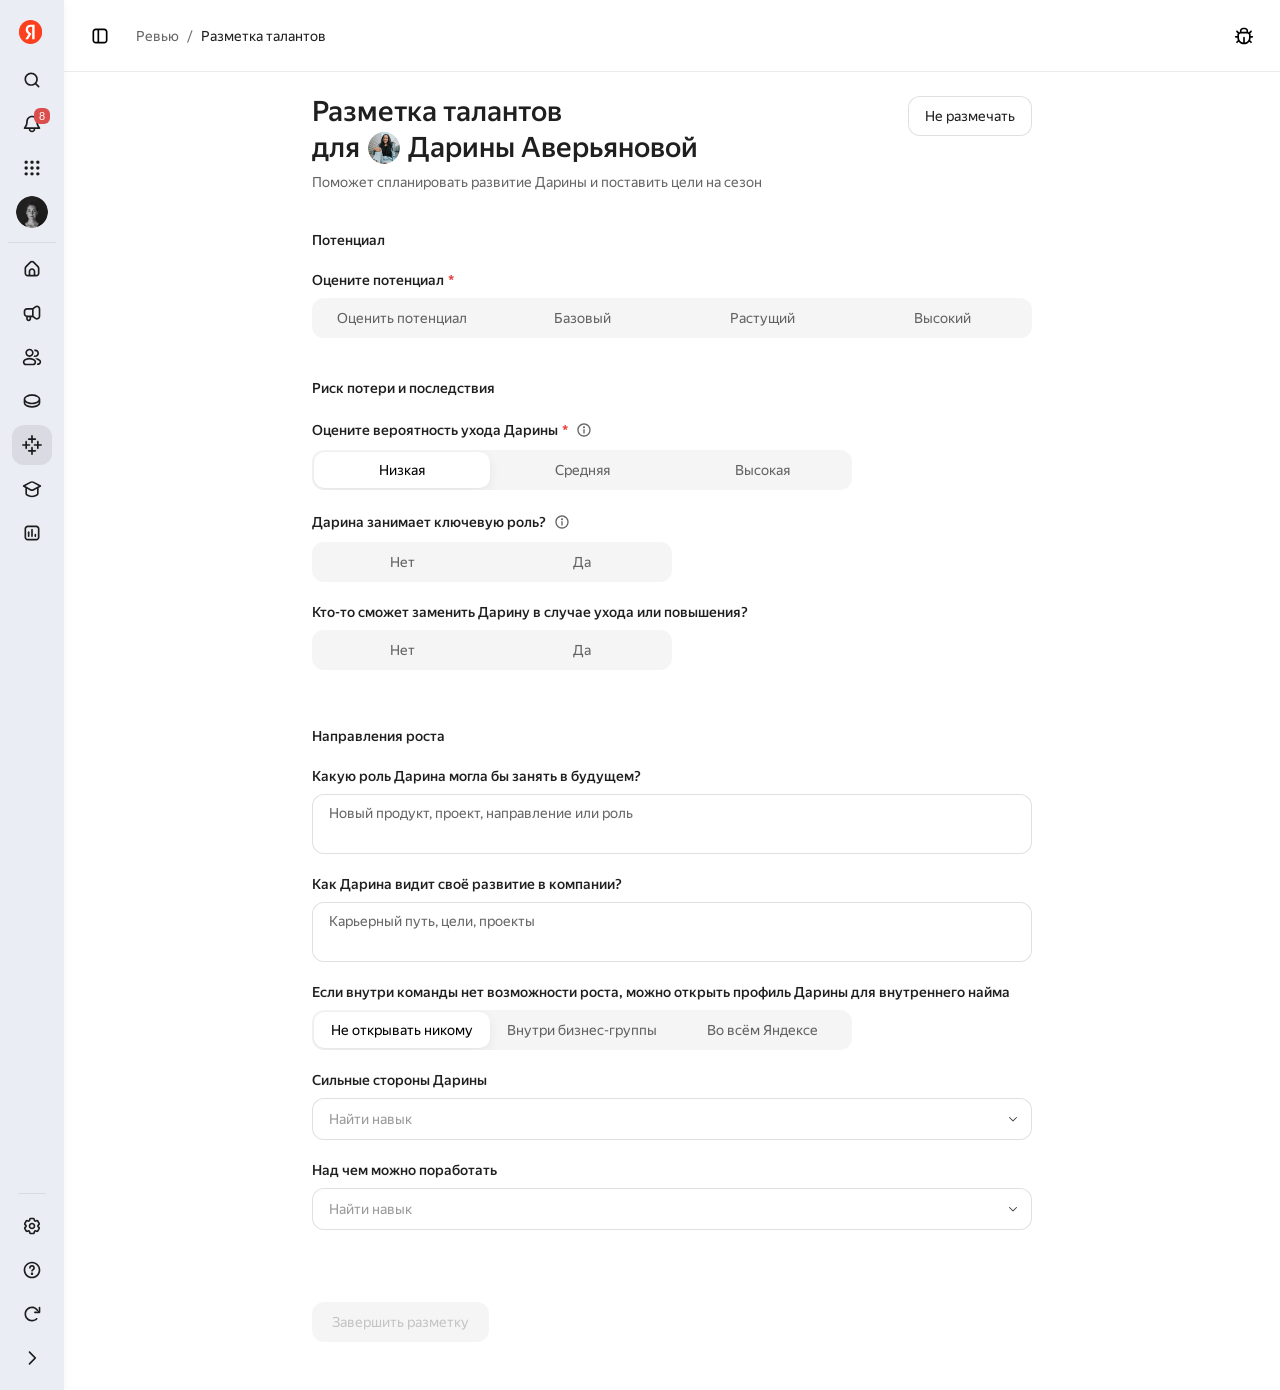
==== commit 7626b254: "Анкета: группировка вопросов по макету — 3 секции Form Co-authored-by: Cursor <cursoragent@cursor.co" ====
--- a/index.html
+++ b/index.html
@@ -419,14 +419,29 @@
 
     .field-block__title {
       font-weight: 500;
-      font-size: var(--title-m);
-      line-height: var(--title-m-lh);
+      font-size: var(--title-s);
+      line-height: var(--title-s-lh);
       font-feature-settings: "lnum" 1, "pnum" 1;
-      margin-bottom: 20px;
-    }
-
-    .field-block > .label-row {
-      margin-bottom: var(--space-s);
+      margin: 0 0 20px;
+      color: var(--text-primary);
+    }
+
+    .field-block__fields {
+      display: flex;
+      flex-direction: column;
+      gap: 20px;
+      width: 100%;
+    }
+
+    .form-field {
+      display: flex;
+      flex-direction: column;
+      gap: 8px;
+      width: 100%;
+    }
+
+    .form-field > .label-row {
+      margin-bottom: 0;
     }
 
     .label-row {
@@ -665,10 +680,9 @@
 
     /* Доп. вопросы при «Средняя» / «Высокая» (Figma 9712:125081) */
     .risk-followup {
-      margin-top: 16px;
       display: flex;
       flex-direction: column;
-      gap: 16px;
+      gap: 20px;
       max-width: 720px;
       width: 100%;
     }
@@ -1727,12 +1741,14 @@
             <!-- Потенциал -->
             <div class="field-block">
               <div class="field-block__title">Потенциал</div>
-              <div class="label-row">
-                <span class="label">Оцените потенциал</span>
-                <span class="req" aria-hidden="true">*</span>
-              </div>
-              <div class="segment segment--4" role="group" aria-label="Потенциал">
-                <button type="button" class="segment__btn" data-name="potential" data-value="unknown">Не могу определить</button>
+              <div class="field-block__fields">
+                <div class="form-field">
+                  <div class="label-row">
+                    <span class="label">Оцените потенциал</span>
+                    <span class="req" aria-hidden="true">*</span>
+                  </div>
+                  <div class="segment segment--4" role="group" aria-label="Потенциал">
+                    <button type="button" class="segment__btn" data-name="potential" data-value="unknown">Оценить потенциал</button>
                 <button type="button" class="segment__btn" data-name="potential" data-value="basic">Базовый</button>
                 <button type="button" class="segment__btn" data-name="potential" data-value="growing">Растущий</button>
                 <button type="button" class="segment__btn" data-name="potential" data-value="high">Высокий</button>
@@ -1832,11 +1848,15 @@
                   Рассчитать потенциал
                 </button>
               </div>
+                </div>
+              </div>
             </div>
 
-            <!-- Риск -->
+            <!-- Риск потери и последствия (включая ключевую роль и преемников) -->
             <div class="field-block">
               <div class="field-block__title">Риск потери и последствия</div>
+              <div class="field-block__fields">
+                <div class="form-field">
               <div class="label-row">
                 <span class="label" id="talent-lbl-risk-probability">Оцените вероятность ухода Дарины</span>
                 <span class="req" aria-hidden="true">*</span>
@@ -1880,6 +1900,7 @@
                 <button type="button" class="segment__btn" data-name="risk" data-value="mid">Средняя</button>
                 <button type="button" class="segment__btn" data-name="risk" data-value="high">Высокая</button>
               </div>
+                </div>
               <div id="risk-followup" class="risk-followup" hidden>
                 <div class="risk-followup__section">
                   <div class="risk-followup__label" id="talent-lbl-risk-why">Почему она может уйти?</div>
@@ -1956,23 +1977,35 @@
                   </div>
                 </div>
               </div>
-            </div>
-
-            <!-- Ключевая роль -->
-            <div class="field-block">
-              <div class="field-block__title">Ключевая роль и преемники</div>
-              <div class="stack-fields">
-                <div>
-                  <div class="label-row" style="margin-bottom: var(--space-s)">
+                <div class="form-field">
+                  <div class="label-row">
                     <span class="label"><span id="talent-label-keyrole-name">Дарина</span> занимает ключевую роль?</span>
+                    <span class="info info--with-tooltip">
+                      <button
+                        type="button"
+                        class="info__btn"
+                        aria-label="Пояснение к ключевой роли"
+                        tabindex="-1"
+                      >
+                        <img
+                          class="info__icon-img"
+                          src="assets/icons/Info.svg"
+                          width="16"
+                          height="16"
+                          alt=""
+                          aria-hidden="true"
+                          decoding="async"
+                        />
+                      </button>
+                    </span>
                   </div>
                   <div class="segment segment--2" role="group">
                     <button type="button" class="segment__btn" data-name="keyrole" data-value="no">Нет</button>
                     <button type="button" class="segment__btn" data-name="keyrole" data-value="yes">Да</button>
                   </div>
                 </div>
-                <div>
-                  <div class="label-row" style="margin-bottom: var(--space-s)">
+                <div class="form-field">
+                  <div class="label-row">
                     <span class="label" id="successor-label">Кто-то сможет заменить Дарину в случае ухода или повышения?</span>
                     <span id="successor-req" class="req" aria-hidden="true" hidden>*</span>
                   </div>
@@ -2171,12 +2204,12 @@
               </div>
             </template>
 
-            <!-- Рост -->
+            <!-- Направления роста (включая сильные стороны и зоны роста) -->
             <div class="field-block">
               <div class="field-block__title">Направления роста</div>
-              <div class="stack-fields">
-                <div>
-                  <div class="label-row" style="margin-bottom: var(--space-s)">
+              <div class="field-block__fields">
+                <div class="form-field">
+                  <div class="label-row">
                     <span class="label" id="talent-lbl-future-role">Какую роль Дарина могла бы занять в будущем?</span>
                   </div>
                   <textarea
@@ -2185,8 +2218,8 @@
                     placeholder="Новый продукт, проект, направление или роль"
                   ></textarea>
                 </div>
-                <div>
-                  <div class="label-row" style="margin-bottom: var(--space-s)">
+                <div class="form-field">
+                  <div class="label-row">
                     <span class="label">Как <span id="talent-label-dev-name">Дарина</span> видит своё развитие в компании?</span>
                   </div>
                   <textarea
@@ -2195,27 +2228,20 @@
                     placeholder="Карьерный путь, цели, проекты"
                   ></textarea>
                 </div>
-                <div>
-                  <div class="label-row" style="margin-bottom: var(--space-s)">
+                <div class="form-field">
+                  <div class="label-row">
                     <span class="label" id="talent-lbl-open-profile"
                       >Если внутри команды нет возможности роста, можно открыть профиль Дарины для внутреннего найма</span
                     >
                   </div>
                   <div class="segment segment--3" role="group">
+                    <button type="button" class="segment__btn" data-name="openness" data-value="none">Не открывать никому</button>
+                    <button type="button" class="segment__btn" data-name="openness" data-value="bg">Внутри бизнес-группы</button>
                     <button type="button" class="segment__btn" data-name="openness" data-value="all">Во всём Яндексе</button>
-                    <button type="button" class="segment__btn" data-name="openness" data-value="bg">Внутри бизнес-группы</button>
-                    <button type="button" class="segment__btn" data-name="openness" data-value="none">Не открывать никому</button>
                   </div>
                 </div>
-              </div>
-            </div>
-
-            <!-- Сильные стороны -->
-            <div class="field-block">
-              <div class="field-block__title">Сильные стороны и зоны роста</div>
-              <div class="stack-fields">
-                <div>
-                  <div class="label-row" style="margin-bottom: var(--space-s)">
+                <div class="form-field">
+                  <div class="label-row">
                     <span class="label" id="skill-strengths-label">Сильные стороны Дарины</span>
                   </div>
                   <div
@@ -2229,8 +2255,8 @@
                     <button type="button" class="skill-input__hint">Найти навык</button>
                   </div>
                 </div>
-                <div>
-                  <div class="label-row" style="margin-bottom: var(--space-s)">
+                <div class="form-field">
+                  <div class="label-row">
                     <span class="label" id="skill-growth-label">Над чем можно поработать</span>
                   </div>
                   <div
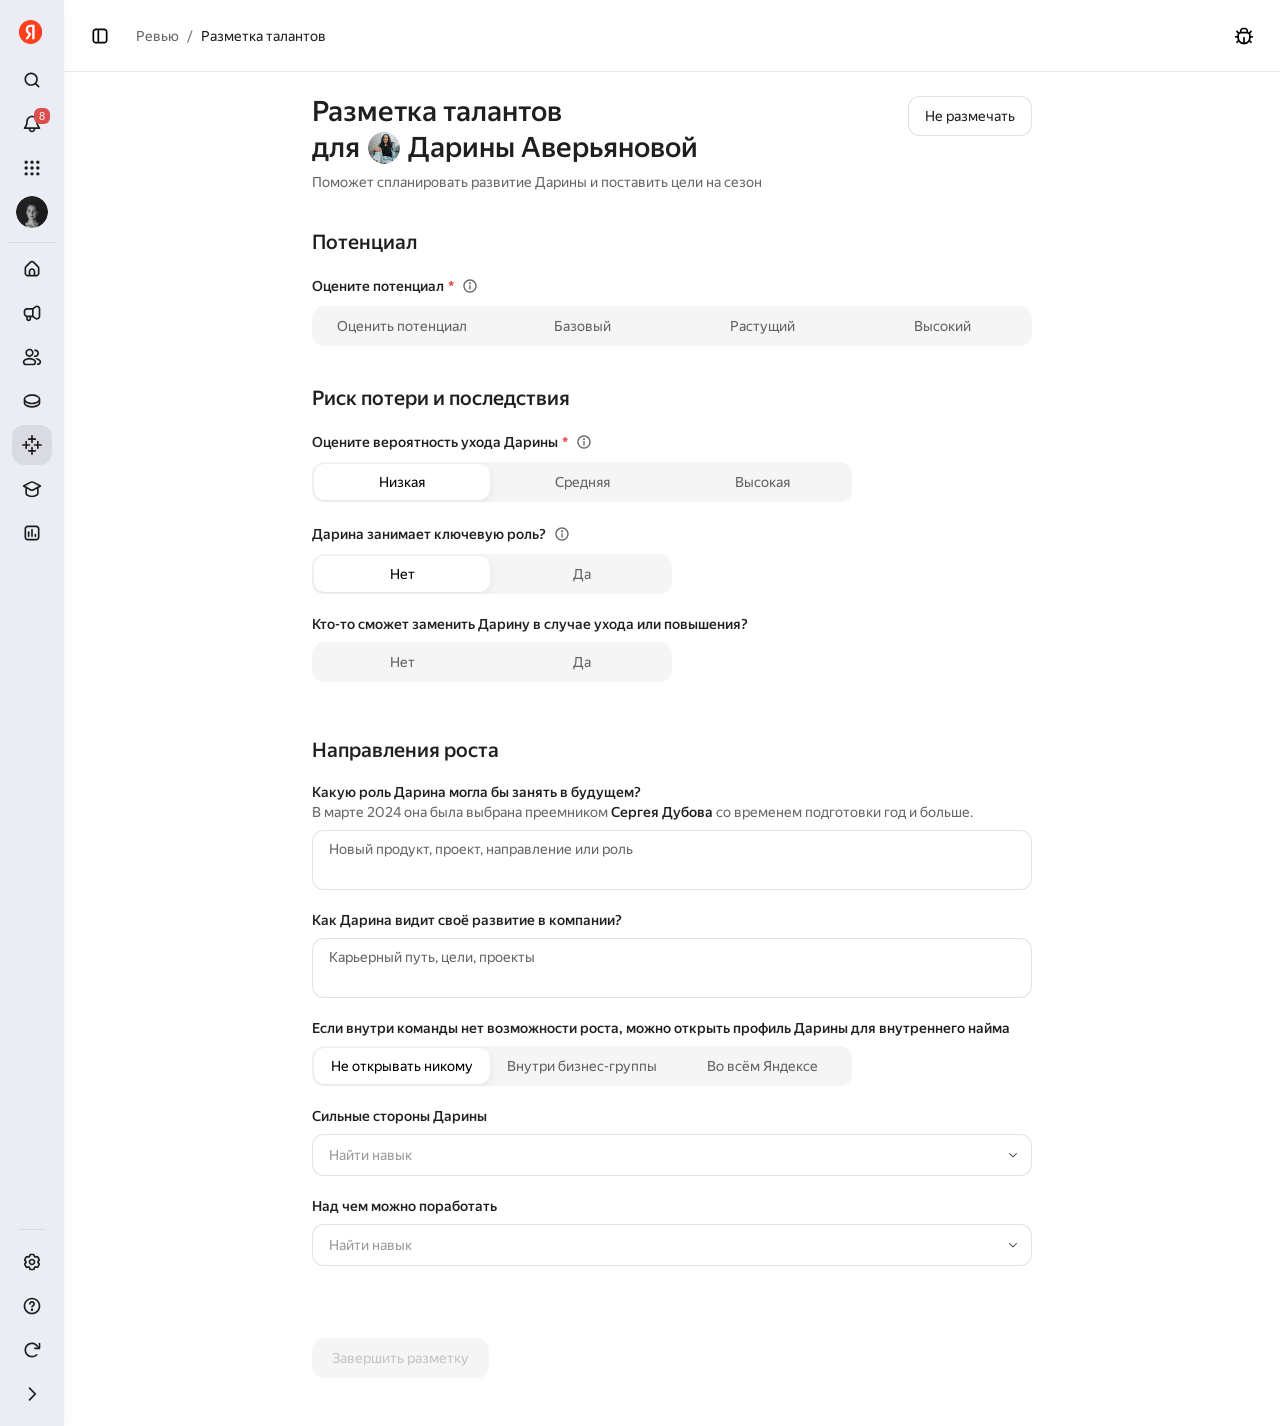
==== commit 48f1b15d: "Таблица и шторка: разметка талантов, колонки, цвета оценки «Прекрасный» Выровнены столбцы таблицы, д" ====
--- a/index.html
+++ b/index.html
@@ -55,6 +55,8 @@
       --title-l-lh: 32px;
       --title-m: 20px;
       --title-m-lh: 24px;
+      --title-s: 20px;
+      --title-s-lh: 24px;
       --body-s: 14px;
       --body-s-lh: 20px;
       --control-fs: 14px;
@@ -444,6 +446,23 @@
       margin-bottom: 0;
     }
 
+    .field-caption {
+      margin: 0;
+      font-size: var(--body-s);
+      line-height: var(--control-lh);
+      color: var(--text-secondary);
+      font-feature-settings: "lnum" 1, "pnum" 1;
+    }
+
+    .form-field > .label-row + #talent-future-role-hint {
+      margin-top: -8px;
+    }
+
+    .field-caption__accent {
+      font-weight: 500;
+      color: var(--text-primary);
+    }
+
     .label-row {
       display: flex;
       align-items: center;
@@ -577,6 +596,15 @@
       line-height: var(--body-s-lh);
       font-weight: 400;
       color: rgba(255, 255, 255, 0.6);
+    }
+
+    .info-tooltip--wide {
+      min-width: 300px;
+      max-width: min(380px, calc(100vw - 32px));
+    }
+
+    .info-tooltip--wide .info-tooltip__panel {
+      gap: 12px;
     }
 
     /* Segmented */
@@ -1191,6 +1219,15 @@
 
     .succ-menu__opt:hover {
       background: rgba(0, 0, 0, 0.04);
+    }
+
+    .succ-menu__opt[hidden] {
+      display: none !important;
+    }
+
+    .succ-menu__opt:disabled {
+      display: none !important;
+      pointer-events: none;
     }
 
     .succ-chip-layer {
@@ -1746,6 +1783,47 @@
                   <div class="label-row">
                     <span class="label">Оцените потенциал</span>
                     <span class="req" aria-hidden="true">*</span>
+                    <span class="info info--with-tooltip">
+                      <button
+                        type="button"
+                        class="info__btn"
+                        aria-describedby="potential-hint"
+                        aria-label="Пояснение к уровням потенциала"
+                      >
+                        <img
+                          class="info__icon-img"
+                          src="assets/icons/Info.svg"
+                          width="16"
+                          height="16"
+                          alt=""
+                          decoding="async"
+                        />
+                      </button>
+                      <span id="potential-hint" class="info-tooltip info-tooltip--wide" role="tooltip">
+                        <span class="info-tooltip__panel">
+                          <span class="info-tooltip__row">
+                            <span class="info-tooltip__title">Базовый</span>
+                            <span class="info-tooltip__desc"
+                              >Соответствует текущей роли. Для перехода на следующий уровень пока недостаточно навыков, опыта и/или мотивации</span
+                            >
+                          </span>
+                          <span class="info-tooltip__row">
+                            <span class="info-tooltip__title">Растущий</span>
+                            <span class="info-tooltip__desc" id="potential-hint-growing"
+                              >Развивается в своей роли, нужно растить навыки для следующей роли. Мотивирован на развитие, амбициозен. Нужна поддержка, чтобы самостоятельно драйвить более сложные
+                              проекты</span
+                            >
+                          </span>
+                          <span class="info-tooltip__row">
+                            <span class="info-tooltip__title">Высокий</span>
+                            <span class="info-tooltip__desc" id="potential-hint-high"
+                              >Готов к переходу на следующую роль в течение года. Обладает необходимыми навыками и опытом, успешно ведет сложные проекты и проактивно расширяет
+                              зону ответственности</span
+                            >
+                          </span>
+                        </span>
+                      </span>
+                    </span>
                   </div>
                   <div class="segment segment--4" role="group" aria-label="Потенциал">
                     <button type="button" class="segment__btn" data-name="potential" data-value="unknown">Оценить потенциал</button>
@@ -1984,8 +2062,8 @@
                       <button
                         type="button"
                         class="info__btn"
+                        aria-describedby="keyrole-hint"
                         aria-label="Пояснение к ключевой роли"
-                        tabindex="-1"
                       >
                         <img
                           class="info__icon-img"
@@ -1993,10 +2071,18 @@
                           width="16"
                           height="16"
                           alt=""
-                          aria-hidden="true"
                           decoding="async"
                         />
                       </button>
+                      <span id="keyrole-hint" class="info-tooltip" role="tooltip">
+                        <span class="info-tooltip__panel">
+                          <span class="info-tooltip__row">
+                            <span class="info-tooltip__desc"
+                              >Поставьте эту отметку, если считаете, что роль сотрудника очень важна для компании и нужно обязательно найти преемника на неё</span
+                            >
+                          </span>
+                        </span>
+                      </span>
                     </span>
                   </div>
                   <div class="segment segment--2" role="group">
@@ -2212,6 +2298,10 @@
                   <div class="label-row">
                     <span class="label" id="talent-lbl-future-role">Какую роль Дарина могла бы занять в будущем?</span>
                   </div>
+                  <p id="talent-future-role-hint" class="field-caption" hidden>
+                    В марте 2024 она была выбрана преемником
+                    <span class="field-caption__accent">Сергея Дубова</span> со временем подготовки год и больше.
+                  </p>
                   <textarea
                     id="talent-field-future-role"
                     class="textarea"
@@ -2361,6 +2451,16 @@
       );
       setText("skill-strengths-label", "Сильные стороны " + emp.firstGenitive);
 
+      var hintEl = document.getElementById("talent-future-role-hint");
+      if (hintEl) hintEl.hidden = raw !== "darina";
+
+      var hintHigh = document.getElementById("potential-hint-high");
+      if (hintHigh) {
+        hintHigh.textContent =
+          (emp.gender === "f" ? "Готова" : "Готов") +
+          " к переходу на следующую роль в течение года. Обладает необходимыми навыками и опытом, успешно ведет сложные проекты и проактивно расширяет зону ответственности";
+      }
+
       var hideVal = emp.succMenuValue;
       if (hideVal) {
         var tpl = document.getElementById("succ-row-template");
@@ -2380,14 +2480,19 @@
     (function () {
       var groups = {};
       var potentialCaptionEl = document.getElementById("potential-caption");
-      var potentialCaptions = {
-        basic:
-          "Соответствует текущей роли.\nДля перехода на следующий уровень пока недостаточно навыков, опыта и/или мотивации.",
-        growing:
-          "Успешно развивается в текущей роли.\nОсваивает необходимые компетенции и постепенно готовится к следующему уровню ответственности.",
-        high:
-          "Готов к переходу на следующую роль в течение года.\nОбладает необходимыми навыками и опытом, успешно ведет сложные проекты и проактивно расширяет зону ответственности.",
-      };
+      function getPotentialCaptions() {
+        var emp = window.__talentEmp || {};
+        var f = emp.gender === "f";
+        return {
+          basic:
+            "Соответствует текущей роли.\nДля перехода на следующий уровень пока недостаточно навыков, опыта и/или мотивации.",
+          growing:
+            "Развивается в своей роли, нужно растить навыки для следующей роли.\nМотивирован на развитие, амбициозен. Нужна поддержка, чтобы самостоятельно драйвить более сложные проекты",
+          high:
+            (f ? "Готова" : "Готов") +
+            " к переходу на следующую роль в течение года.\nОбладает необходимыми навыками и опытом, успешно ведет сложные проекты и проактивно расширяет зону ответственности.",
+        };
+      }
 
       function syncPotentialCaption() {
         if (!potentialCaptionEl || !groups.potential) return;
@@ -2399,7 +2504,8 @@
           }
         }
         var val = active ? active.getAttribute("data-value") : null;
-        var text = val && potentialCaptions[val] ? potentialCaptions[val] : null;
+        var captions = getPotentialCaptions();
+        var text = val && captions[val] ? captions[val] : null;
         if (text) {
           potentialCaptionEl.textContent = text;
           potentialCaptionEl.hidden = false;
@@ -2504,6 +2610,7 @@
             syncRiskFollowup();
           } else if (name === "keyrole") {
             syncSuccessorRequired();
+            syncSuccessorFollowup();
           } else if (name === "successor") {
             syncSuccessorFollowup();
           }
@@ -2565,16 +2672,25 @@
         if (keyrole !== "yes" && keyrole !== "no") return false;
         if (keyrole !== "yes") return true;
         var succ = getActiveSegmentValue("successor");
-        if (succ === "no") return true;
+        if (succ === "no") return !!getSuccessorNoPlanValue();
         if (succ !== "yes") return false;
+        return areSuccessorRowsValid();
+      }
+
+      function areSuccessorRowsValid() {
         if (!successorRowsEl) return false;
         var rows = successorRowsEl.querySelectorAll("[data-succ-row]");
+        var hasComplete = false;
         for (var r = 0; r < rows.length; r++) {
           var pv = rows[r].querySelector("[data-succ-person-value]");
           var rv = rows[r].querySelector("[data-succ-ready-value]");
-          if (pv && pv.value && rv && rv.value) return true;
-        }
-        return false;
+          var person = pv && pv.value;
+          var ready = rv && rv.value;
+          if (person && !ready) return false;
+          if (!person && ready) return false;
+          if (person && ready) hasComplete = true;
+        }
+        return hasComplete;
       }
 
       function syncSubmitButton() {
@@ -2660,6 +2776,7 @@
             if (avatarInitials) avatarInitials.textContent = "";
             if (avatarWrap) avatarWrap.classList.remove("succ-chip-avatar--photo");
             if (nameEl) nameEl.textContent = "";
+            syncSuccessorPersonOptions();
             return;
           }
           var nameText = succPersonLabel(value);
@@ -2679,9 +2796,39 @@
             if (avatarWrap) avatarWrap.classList.remove("succ-chip-avatar--photo");
             if (avatarInitials) avatarInitials.textContent = initialsFromName(nameText);
           }
+          syncSuccessorPersonOptions();
         } finally {
           syncSubmitButton();
         }
+      }
+
+      function getSelectedSuccessorCodes(exceptRow) {
+        var codes = [];
+        if (!successorRowsEl) return codes;
+        successorRowsEl.querySelectorAll("[data-succ-row]").forEach(function (r) {
+          if (exceptRow && r === exceptRow) return;
+          var inp = r.querySelector("[data-succ-person-value]");
+          if (inp && inp.value) codes.push(inp.value);
+        });
+        return codes;
+      }
+
+      function syncSuccessorPersonOptions() {
+        if (!successorRowsEl) return;
+        var personCodes = Object.keys(SUCC_PERSON_LABELS);
+        successorRowsEl.querySelectorAll("[data-succ-row]").forEach(function (row) {
+          var taken = getSelectedSuccessorCodes(row);
+          var personMenu = row.querySelector("[data-succ-person-menu]");
+          if (!personMenu) return;
+          personMenu.querySelectorAll(".succ-menu__opt").forEach(function (opt) {
+            var val = opt.getAttribute("data-value");
+            if (!val || personCodes.indexOf(val) === -1) return;
+            var hide = taken.indexOf(val) !== -1;
+            opt.hidden = hide;
+            opt.disabled = hide;
+            opt.setAttribute("aria-hidden", hide ? "true" : "false");
+          });
+        });
       }
 
       function setReadinessValue(row, value) {
@@ -2725,6 +2872,7 @@
           e.stopPropagation();
           var wasOpen = !personMenu.hidden;
           closeAllSuccessorPickers();
+          syncSuccessorPersonOptions();
           if (!wasOpen) {
             personMenu.hidden = false;
             personTrig.setAttribute("aria-expanded", "true");
@@ -2734,6 +2882,7 @@
         personMenu.querySelectorAll(".succ-menu__opt").forEach(function (optBtn) {
           optBtn.addEventListener("click", function (e) {
             e.stopPropagation();
+            if (optBtn.hidden || optBtn.disabled) return;
             var val = optBtn.getAttribute("data-value");
             setPersonValue(row, val);
             personMenu.hidden = true;
@@ -2778,6 +2927,7 @@
             }
             row.remove();
             syncSuccessorAddButtonVisibility();
+            syncSuccessorPersonOptions();
           } finally {
             syncSubmitButton();
           }
@@ -2799,6 +2949,7 @@
         var row = successorRowsEl.lastElementChild;
         if (row) bindSuccessorRow(row);
         syncSuccessorAddButtonVisibility();
+        syncSuccessorPersonOptions();
         syncSubmitButton();
       }
 
@@ -2830,6 +2981,7 @@
         if (v === "yes") {
           ensureSuccessorRowsMinOne();
           syncSuccessorAddButtonVisibility();
+          syncSuccessorPersonOptions();
         }
         syncSubmitButton();
       }
@@ -2900,6 +3052,10 @@
         });
       }
 
+      document.querySelectorAll('input[name="successor-no-plan"]').forEach(function (inp) {
+        inp.addEventListener("change", syncSubmitButton);
+      });
+
       function syncSuccessorRequired() {
         if (!groups.keyrole) return;
         var activeK = null;
@@ -2943,6 +3099,56 @@
         if (pot === "basic") return "Core";
         if (pot === "unknown") return "Perf Focus";
         return "Core";
+      }
+
+      function buildPotentialLeadLabel(pot) {
+        if (pot === "high") return "Высокий потенциал";
+        if (pot === "growing") return "Растущий потенциал";
+        if (pot === "basic") return "Базовый потенциал";
+        return "";
+      }
+
+      function buildRiskDrawerLead(risk, keyrole) {
+        var line = RISK_LINE_MAP[risk] || "";
+        if (!line) return "";
+        if (keyrole === "yes") return line + ", занимает ключевую роль";
+        return line;
+      }
+
+      var SUCCESSOR_NO_PLAN_LABELS = {
+        reconsider: "Если уйдёт, пересмотрим роль",
+        find: "Нужно будет найти замену на эту роль",
+      };
+
+      function getSuccessorNoPlanValue() {
+        if (getActiveSegmentValue("keyrole") !== "yes") return null;
+        if (getActiveSuccessorValue() !== "no") return null;
+        var checked = document.querySelector('input[name="successor-no-plan"]:checked');
+        return checked ? checked.getAttribute("value") : null;
+      }
+
+      function getSuccessorPlanLine() {
+        var plan = getSuccessorNoPlanValue();
+        return plan ? SUCCESSOR_NO_PLAN_LABELS[plan] || "" : "";
+      }
+
+      function formatMarkupPeriod(ts) {
+        var months = [
+          "Январь",
+          "Февраль",
+          "Март",
+          "Апрель",
+          "Май",
+          "Июнь",
+          "Июль",
+          "Август",
+          "Сентябрь",
+          "Октябрь",
+          "Ноябрь",
+          "Декабрь",
+        ];
+        var d = ts ? new Date(ts) : new Date();
+        return (months[d.getMonth()] || "") + " " + d.getFullYear();
       }
 
       function buildPotentialHeadline(pot, keyrole) {
@@ -2978,28 +3184,76 @@
       }
 
       function collectRiskImpactText() {
+        return collectRiskImpactDrawerParts().join(", ");
+      }
+
+      function lowercaseFrag(s) {
+        s = String(s || "").trim();
+        if (!s) return "";
+        return s.charAt(0).toLowerCase() + s.slice(1);
+      }
+
+      function lowercaseReasonItem(s) {
+        s = String(s || "").trim();
+        if (!s) return "";
+        return s
+          .split(/\s*\/\s*/)
+          .map(function (part) {
+            return lowercaseFrag(part.trim());
+          })
+          .join(" / ");
+      }
+
+      function formatReasonsDrawerList(reasons) {
+        if (!reasons || !reasons.length) return "";
+        return reasons.map(lowercaseReasonItem).join(", ");
+      }
+
+      function collectRiskImpactDrawerParts() {
         var parts = [];
-        document.querySelectorAll('input.risk-cb-input[name="risk-impact"]:checked').forEach(function (inp) {
-          var id = inp.id;
-          if (id === "risk-impact-critical") {
-            parts.push("Пострадает критический процесс.");
-            return;
-          }
-          if (id === "risk-impact-expertise") {
-            var d = document.getElementById("risk-impact-expertise-detail");
-            parts.push("Потеряем редкую экспертизу" + (d && d.value.trim() ? ": " + d.value.trim() : "") + ".");
-            return;
-          }
-          if (id === "risk-impact-team") {
-            parts.push("Команда может развалиться или потерять мотивацию.");
-            return;
-          }
-          if (id === "risk-impact-other") {
-            var o = document.getElementById("risk-impact-other-detail");
-            if (o && o.value.trim()) parts.push(o.value.trim());
-          }
-        });
-        return parts.join(" ");
+        var crit = document.getElementById("risk-impact-critical");
+        if (crit && crit.checked) {
+          parts.push("пострадает критический процесс");
+        }
+        var exp = document.getElementById("risk-impact-expertise");
+        if (exp && exp.checked) {
+          var d = document.getElementById("risk-impact-expertise-detail");
+          var detail = d && d.value.trim() ? d.value.trim() : "";
+          parts.push(
+            "потеряем редкую экспертизу" + (detail ? " (" + lowercaseFrag(detail) + ")" : "")
+          );
+        }
+        var team = document.getElementById("risk-impact-team");
+        if (team && team.checked) {
+          parts.push("команда может развалиться или потерять мотивацию");
+        }
+        var oth = document.getElementById("risk-impact-other");
+        if (oth && oth.checked) {
+          var o = document.getElementById("risk-impact-other-detail");
+          if (o && o.value.trim()) parts.push(lowercaseFrag(o.value.trim()));
+        }
+        return parts;
+      }
+
+      function buildRiskImpactDrawerPartsFromState(st) {
+        if (!st) return [];
+        var parts = [];
+        if (st.critical) parts.push("пострадает критический процесс");
+        if (st.expertise) {
+          parts.push(
+            "потеряем редкую экспертизу" +
+              (st.expertiseDetail ? " (" + lowercaseFrag(st.expertiseDetail) + ")" : "")
+          );
+        }
+        if (st.team) parts.push("команда может развалиться или потерять мотивацию");
+        if (st.other && st.otherDetail) parts.push(lowercaseFrag(st.otherDetail));
+        return parts;
+      }
+
+      function buildRiskImpactDrawerText(emp, parts) {
+        if (!parts || !parts.length) return "";
+        var who = (emp && emp.first) || "сотрудник";
+        return "Если " + who + " уйдёт, " + parts.join(", ");
       }
 
       function collectSuccessorsSnap() {
@@ -3068,7 +3322,7 @@
         if (potentialCaptionEl && !potentialCaptionEl.hidden) {
           cap = potentialCaptionEl.textContent.replace(/\n/g, " ").trim();
         }
-        var detailParts = [cap, devText].filter(Boolean);
+        var detailParts = [cap].filter(Boolean);
         var opennessLabel = getActiveSegmentLabel("openness");
         var fg = emp.firstGenitive || "";
         return {
@@ -3079,22 +3333,33 @@
           nominative: emp.nominative || "",
           cohortTitle: "Предварительная когорта " + fg + " — " + buildCohortBand(pot),
           cohortSub: "Определим точную когорту, когда будет согласована оценка перформанса",
+          first: emp.first || "",
+          markupTitle: (emp.first || fg) + " — " + buildCohortBand(pot),
+          markupPeriod: formatMarkupPeriod(Date.now()),
           potential: pot,
           keyrole: keyrole,
+          potentialLead: buildPotentialLeadLabel(pot),
           potentialLine: buildPotentialHeadline(pot, keyrole),
-          potentialDetail: detailParts.length ? detailParts.join(" ") : "",
+          potentialCaption: cap,
+          potentialDetail: cap || "",
+          riskDrawerLead: buildRiskDrawerLead(risk, keyrole),
           risk: risk,
           riskLine: RISK_LINE_MAP[risk] || "",
           riskImpact: collectRiskImpactText() || "",
+          riskImpactDrawer: buildRiskImpactDrawerText(emp, collectRiskImpactDrawerParts()),
           riskReasons: collectRiskReasonList(),
+          riskReasonsDrawer: formatReasonsDrawerList(collectRiskReasonList()),
           futureRole: futureText || "",
           careerDev: devText,
           opennessLabel: opennessLabel,
-          successors: collectSuccessorsSnap(),
+          successors:
+            getActiveSuccessorValue() === "yes" ? collectSuccessorsSnap() : [],
           strengths: collectSkillTags("strengths"),
           growth: collectSkillTags("growth"),
           openness: getActiveSegmentValue("openness"),
           successorChoice: getActiveSuccessorValue(),
+          successorNoPlan: getSuccessorNoPlanValue(),
+          successorPlanLine: getSuccessorPlanLine(),
           riskChips: collectRiskChipSelection(),
           riskImpactState: collectRiskImpactState(),
         };
@@ -3193,7 +3458,7 @@
       function applySnapshotToForm(data) {
         if (!data || !data.v) return;
         activateSegment("potential", data.potential);
-        activateSegment("keyrole", data.keyrole);
+        activateSegment("keyrole", data.keyrole || "no");
         activateSegment("risk", data.risk);
         if (data.openness != null) {
           activateSegment("openness", data.openness);
@@ -3211,6 +3476,9 @@
         } else {
           activateSegment("successor", "no");
         }
+        document.querySelectorAll('input[name="successor-no-plan"]').forEach(function (inp) {
+          inp.checked = data.successorNoPlan === inp.getAttribute("value");
+        });
         syncSuccessorFollowup();
 
         var tf = document.getElementById("talent-field-future-role");
@@ -3244,6 +3512,7 @@
         syncRiskFollowup();
         syncRiskLeaveOtherInput();
         syncRiskImpactDetailInputs();
+        syncSuccessorPersonOptions();
         syncSubmitButton();
       }
 
@@ -3263,7 +3532,10 @@
           try {
             var snap = collectTalentSnapshot();
             localStorage.setItem(TALENT_SAVE_PREFIX + snap.slug, JSON.stringify(snap));
-            window.location.href = "employees-table.html?openDrawer=" + encodeURIComponent(snap.slug);
+            window.location.href =
+              "employees-table.html?openDrawer=" +
+              encodeURIComponent(snap.slug) +
+              "&drawerTab=talent";
           } catch (err) {}
         });
       }
@@ -3280,6 +3552,9 @@
             b.classList.toggle("segment__btn--active", b.getAttribute("data-value") === "low");
           });
         }
+        activateSegment("keyrole", "no");
+        syncSuccessorRequired();
+        syncSuccessorFollowup();
         potentialUnknownQuizShown = false;
         syncPotentialCaption();
         syncPotentialQuizVisibility();
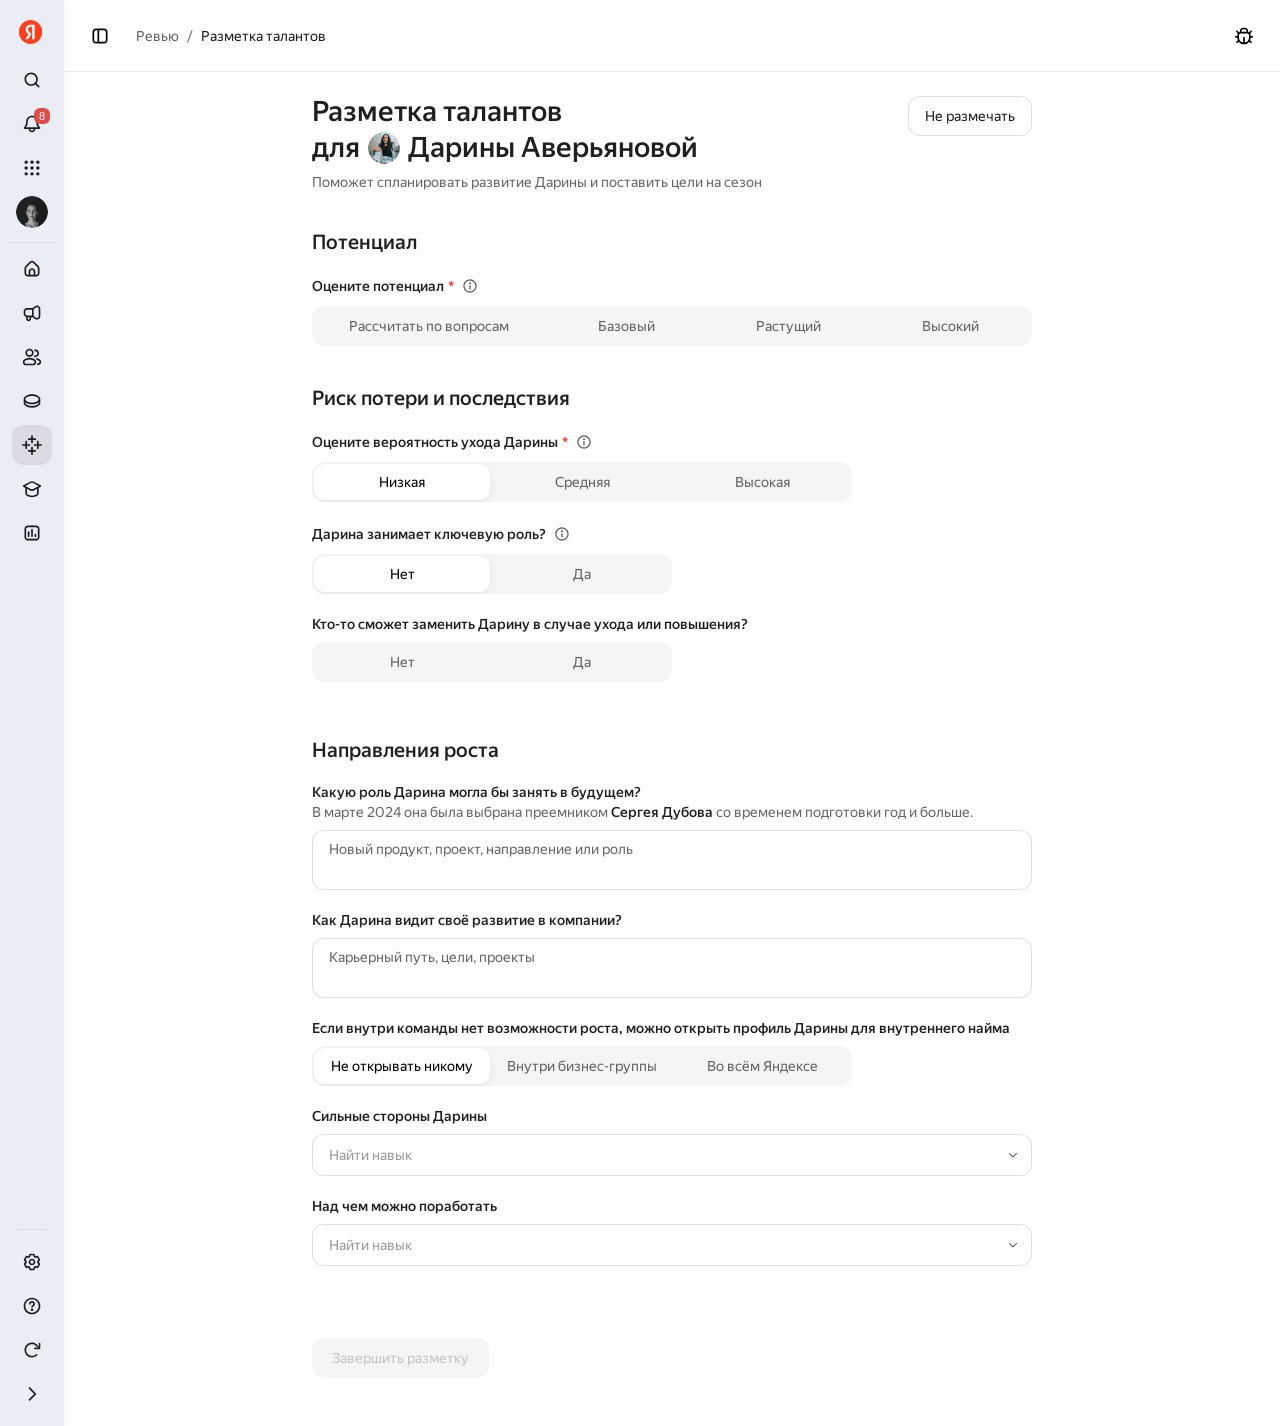
==== commit 02acdb00: "Анкета: «Рассчитать по вопросам» в шкале потенциала по макету Figma Переименован первый сегмент и ст" ====
--- a/index.html
+++ b/index.html
@@ -638,6 +638,24 @@
       width: 100%;
     }
 
+    /* Потенциал — Segmented Control (Figma 9800:809509) */
+    .segment--potential {
+      gap: 2px;
+    }
+
+    .segment--potential .segment__btn {
+      font-size: var(--body-s);
+      line-height: var(--body-s-lh);
+      min-height: 36px;
+      overflow: visible;
+      text-overflow: clip;
+    }
+
+    .segment--potential .segment__btn[data-value="unknown"] {
+      flex: 1.55 1 0;
+      min-width: 11.5em;
+    }
+
     .segment__btn {
       appearance: none;
       border: none;
@@ -689,7 +707,7 @@
       white-space: pre-wrap;
     }
 
-    /* Анкета «Не могу определить» (Figma 9700:366972) */
+    /* Анкета «Рассчитать по вопросам» (Figma 9700:366972) */
     .potential-quiz {
       margin-top: 16px;
       max-width: 720px;
@@ -1825,12 +1843,12 @@
                       </span>
                     </span>
                   </div>
-                  <div class="segment segment--4" role="group" aria-label="Потенциал">
-                    <button type="button" class="segment__btn" data-name="potential" data-value="unknown">Оценить потенциал</button>
-                <button type="button" class="segment__btn" data-name="potential" data-value="basic">Базовый</button>
-                <button type="button" class="segment__btn" data-name="potential" data-value="growing">Растущий</button>
-                <button type="button" class="segment__btn" data-name="potential" data-value="high">Высокий</button>
-              </div>
+                  <div class="segment segment--4 segment--potential" role="group" aria-label="Потенциал">
+                    <button type="button" class="segment__btn" data-name="potential" data-value="unknown">Рассчитать по вопросам</button>
+                    <button type="button" class="segment__btn" data-name="potential" data-value="basic">Базовый</button>
+                    <button type="button" class="segment__btn" data-name="potential" data-value="growing">Растущий</button>
+                    <button type="button" class="segment__btn" data-name="potential" data-value="high">Высокий</button>
+                  </div>
               <p id="potential-caption" class="potential-caption" hidden aria-live="polite"></p>
               <div id="potential-quiz" class="potential-quiz" hidden>
                 <div class="potential-quiz__q">
@@ -2516,7 +2534,7 @@
       }
 
       var potentialQuizEl = document.getElementById("potential-quiz");
-      /* Анкета с вопросами — только после явного нажатия «Не могу определить» */
+      /* Анкета с вопросами — только после явного нажатия «Рассчитать по вопросам» */
       var potentialUnknownQuizShown = false;
 
       function syncPotentialQuizVisibility() {
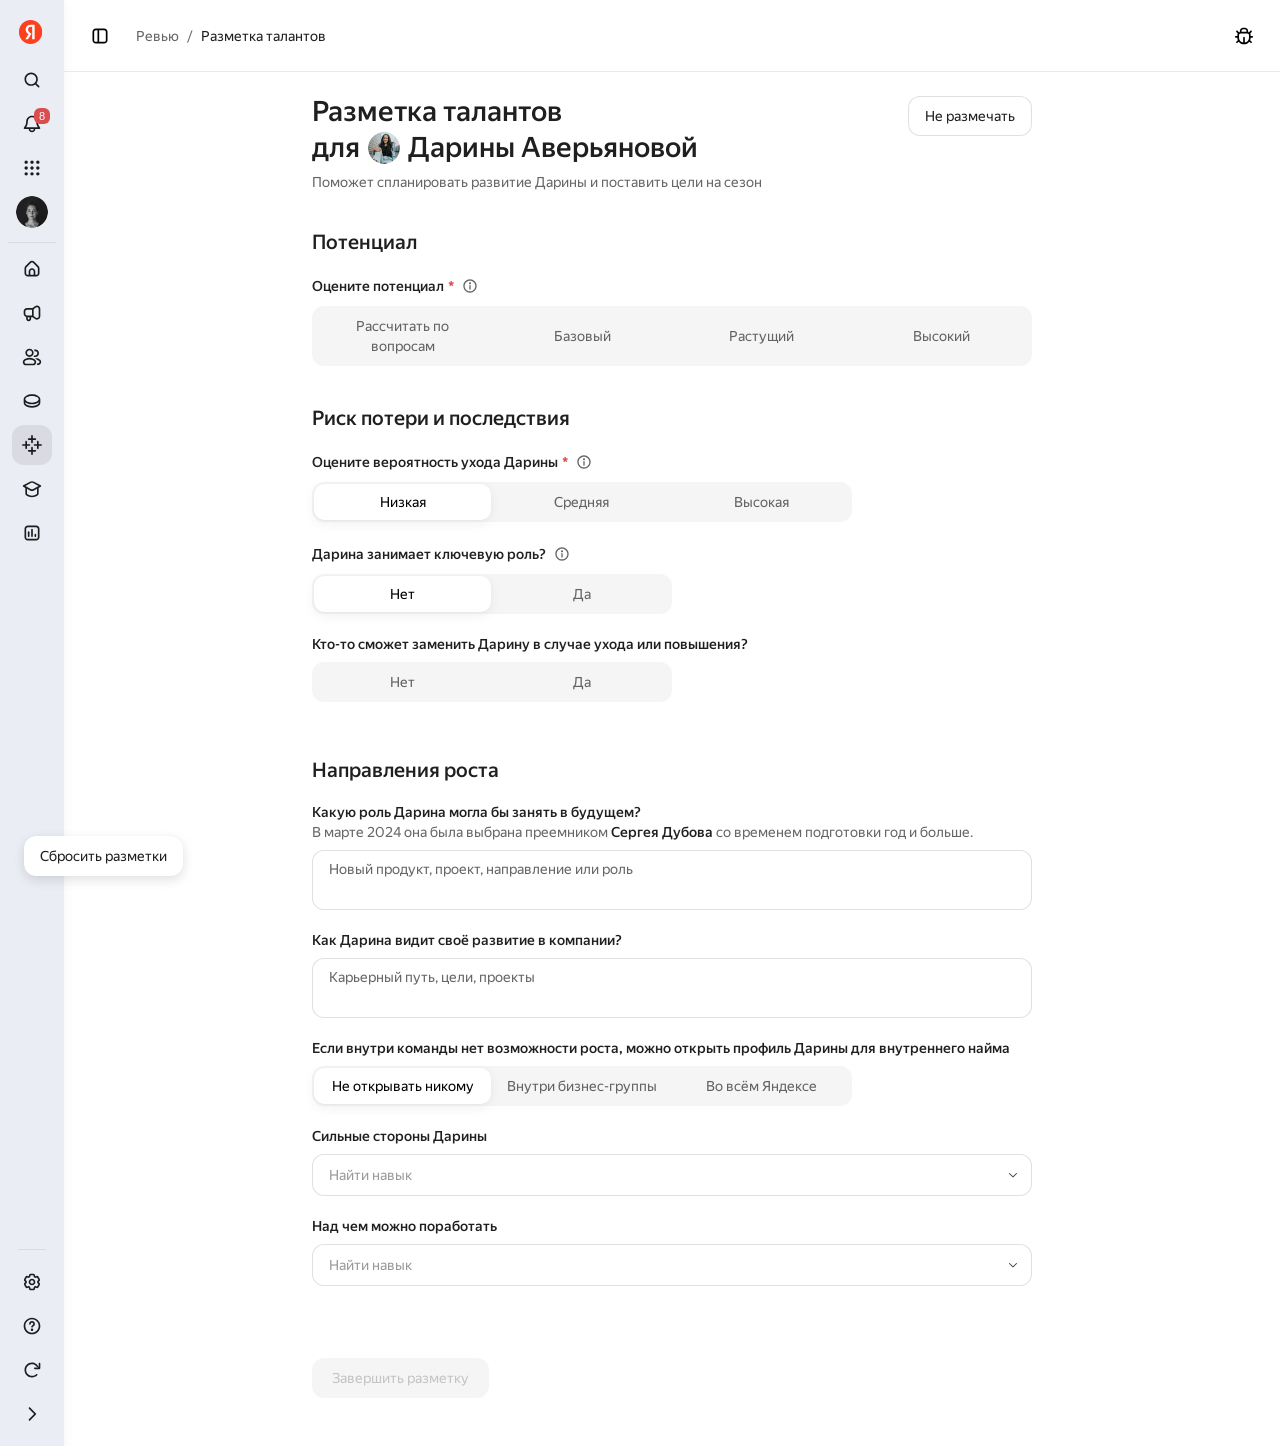
==== commit 3241b9a7: "Сегментный контрол, FAB сброса на всех экранах (левый нижний угол) Grid без обрезки текста в шкалах;" ====
--- a/index.html
+++ b/index.html
@@ -607,53 +607,34 @@
       gap: 12px;
     }
 
-    /* Segmented */
+    /* Segmented — равные колонки, текст без обрезки (Figma 9800:809509) */
     .segment {
-      display: flex;
-      flex-wrap: nowrap;
+      display: grid;
+      gap: 2px;
       align-items: stretch;
-      gap: 4px;
-      height: 40px;
-      min-height: 40px;
-      max-height: 40px;
       padding: 2px;
       box-sizing: border-box;
       background: var(--segment-bg);
       border-radius: var(--radius-control);
       max-width: 100%;
       align-self: flex-start;
-      overflow-x: auto;
-      overflow-y: hidden;
+      height: auto;
+      min-height: 40px;
     }
 
     .segment--2 {
       width: 50%;
+      grid-template-columns: repeat(2, minmax(0, 1fr));
     }
 
     .segment--3 {
       width: 75%;
+      grid-template-columns: repeat(3, minmax(0, 1fr));
     }
 
     .segment--4 {
       width: 100%;
-    }
-
-    /* Потенциал — Segmented Control (Figma 9800:809509) */
-    .segment--potential {
-      gap: 2px;
-    }
-
-    .segment--potential .segment__btn {
-      font-size: var(--body-s);
-      line-height: var(--body-s-lh);
-      min-height: 36px;
-      overflow: visible;
-      text-overflow: clip;
-    }
-
-    .segment--potential .segment__btn[data-value="unknown"] {
-      flex: 1.55 1 0;
-      min-width: 11.5em;
+      grid-template-columns: repeat(4, minmax(0, 1fr));
     }
 
     .segment__btn {
@@ -662,24 +643,24 @@
       margin: 0;
       cursor: pointer;
       font-family: inherit;
-      font-size: var(--control-fs);
-      line-height: var(--control-lh);
+      font-size: var(--body-s);
+      line-height: var(--body-s-lh);
       font-weight: 400;
       color: rgba(0, 0, 0, 0.6);
       background: transparent;
       border-radius: var(--radius-inner);
-      flex: 1 1 0;
+      width: 100%;
       min-width: 0;
-      height: auto;
-      align-self: stretch;
-      padding: 0 var(--space-m);
+      min-height: 36px;
+      height: 100%;
+      padding: 8px 10px;
       display: flex;
       align-items: center;
       justify-content: center;
       text-align: center;
-      white-space: nowrap;
-      overflow: hidden;
-      text-overflow: ellipsis;
+      white-space: normal;
+      overflow: visible;
+      word-break: break-word;
       transition: background 0.15s, box-shadow 0.15s;
       font-feature-settings: "lnum" 1, "pnum" 1;
     }
@@ -3383,6 +3364,13 @@
         };
       }
 
+      function clearSegmentSelection(name) {
+        if (!groups[name]) return;
+        groups[name].forEach(function (b) {
+          b.classList.remove("segment__btn--active");
+        });
+      }
+
       function activateSegment(name, value) {
         if (value == null || !groups[name]) return;
         groups[name].forEach(function (b) {
@@ -3560,6 +3548,7 @@
 
       function bootstrapForm() {
         if (successorRowsEl) successorRowsEl.innerHTML = "";
+        clearSegmentSelection("potential");
         if (groups.openness) {
           groups.openness.forEach(function (b) {
             b.classList.toggle("segment__btn--active", b.getAttribute("data-value") === "none");
@@ -3587,5 +3576,7 @@
       tryHydrateSavedMarkup();
     })();
   </script>
+  <link rel="stylesheet" href="assets/fab-reset.css" />
+  <script src="assets/fab-reset.js" defer></script>
 </body>
 </html>
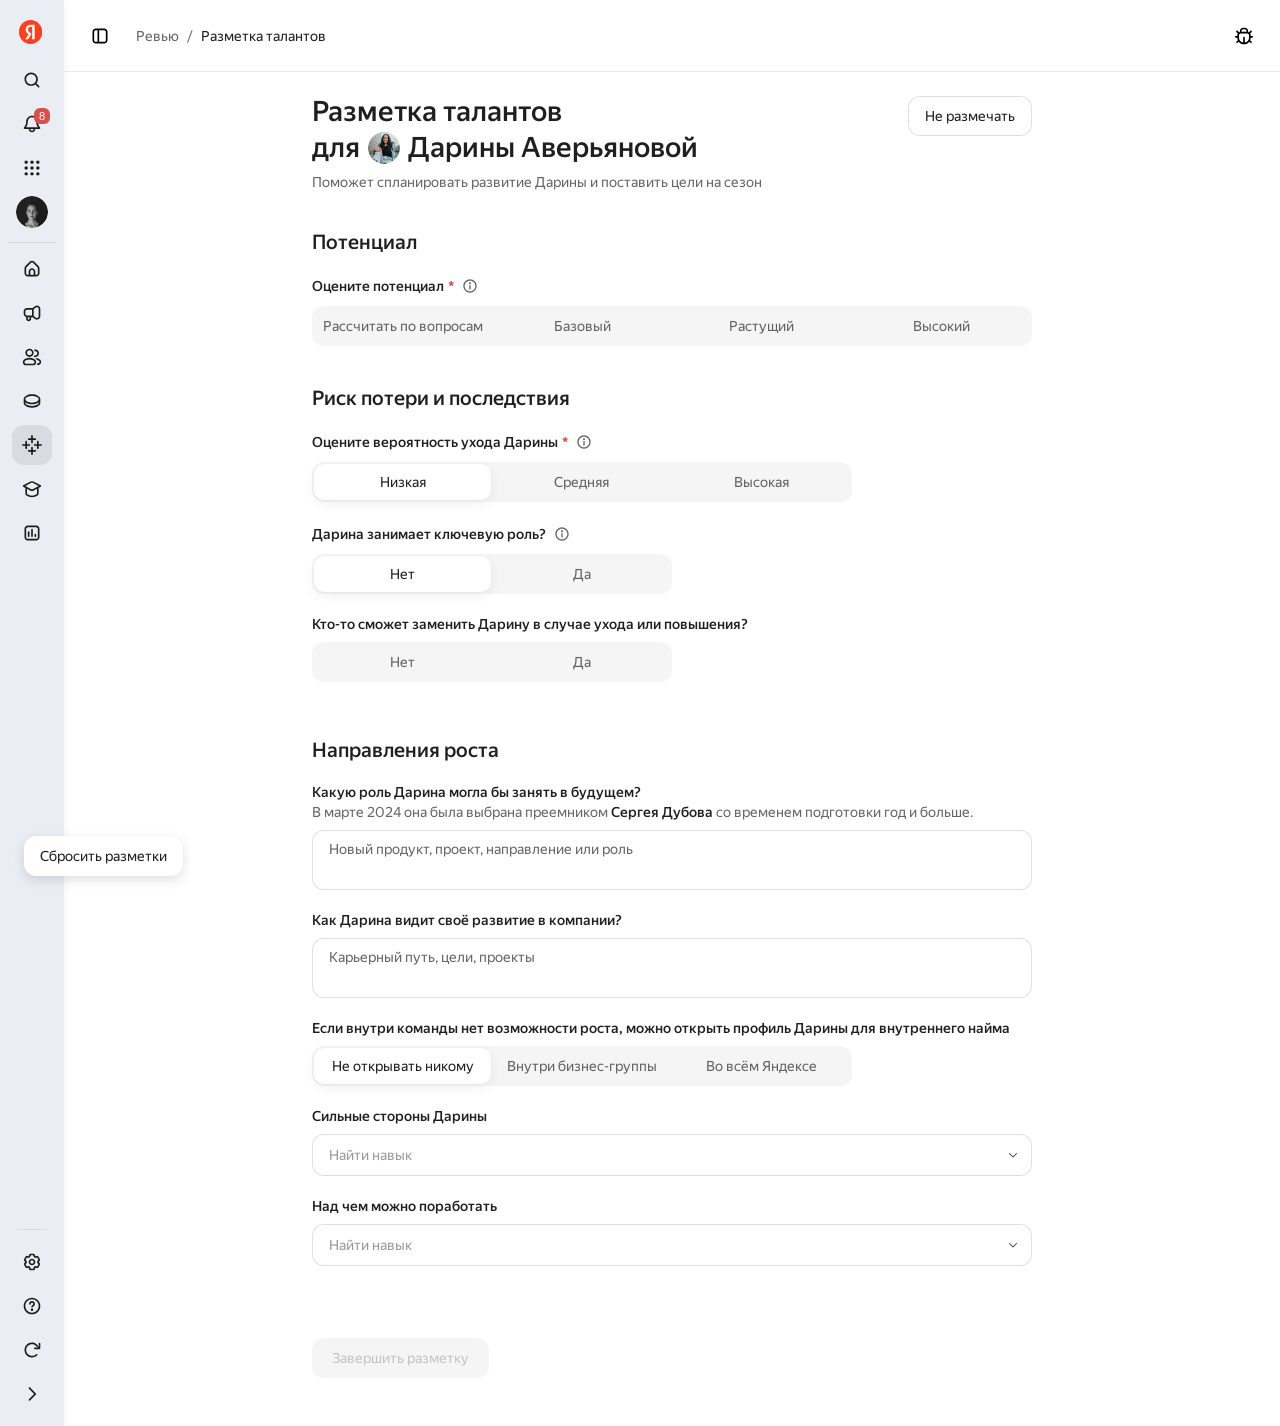
==== commit d3e6fc6b: "Сегментный контрол по макету Figma 9800:809875 Flex, высота 40px, отступы 2px/12px, равные вкладки и" ====
--- a/index.html
+++ b/index.html
@@ -607,34 +607,33 @@
       gap: 12px;
     }
 
-    /* Segmented — равные колонки, текст без обрезки (Figma 9800:809509) */
+    /* Segmented Control (Figma 9800:809875) */
     .segment {
-      display: grid;
+      display: flex;
+      flex-wrap: nowrap;
+      align-items: center;
+      justify-content: center;
       gap: 2px;
-      align-items: stretch;
       padding: 2px;
       box-sizing: border-box;
       background: var(--segment-bg);
       border-radius: var(--radius-control);
       max-width: 100%;
       align-self: flex-start;
-      height: auto;
       min-height: 40px;
+      height: 40px;
     }
 
     .segment--2 {
       width: 50%;
-      grid-template-columns: repeat(2, minmax(0, 1fr));
     }
 
     .segment--3 {
       width: 75%;
-      grid-template-columns: repeat(3, minmax(0, 1fr));
     }
 
     .segment--4 {
       width: 100%;
-      grid-template-columns: repeat(4, minmax(0, 1fr));
     }
 
     .segment__btn {
@@ -646,22 +645,22 @@
       font-size: var(--body-s);
       line-height: var(--body-s-lh);
       font-weight: 400;
-      color: rgba(0, 0, 0, 0.6);
+      color: var(--text-secondary);
       background: transparent;
       border-radius: var(--radius-inner);
-      width: 100%;
+      flex: 1 0 0;
       min-width: 0;
       min-height: 36px;
-      height: 100%;
-      padding: 8px 10px;
+      height: 36px;
+      padding: 0 12px;
       display: flex;
       align-items: center;
       justify-content: center;
       text-align: center;
-      white-space: normal;
-      overflow: visible;
-      word-break: break-word;
-      transition: background 0.15s, box-shadow 0.15s;
+      white-space: nowrap;
+      overflow: hidden;
+      text-overflow: ellipsis;
+      transition: background 0.15s ease, box-shadow 0.15s ease, color 0.15s ease;
       font-feature-settings: "lnum" 1, "pnum" 1;
     }
 
@@ -673,7 +672,7 @@
       background: var(--surface-100);
       box-shadow: var(--shadow-sm);
       font-weight: 400;
-      color: #000;
+      color: var(--text-primary);
     }
 
     /* Подпись под «Оцените потенциал» (Figma 9706:411859, Caption / Body S) */
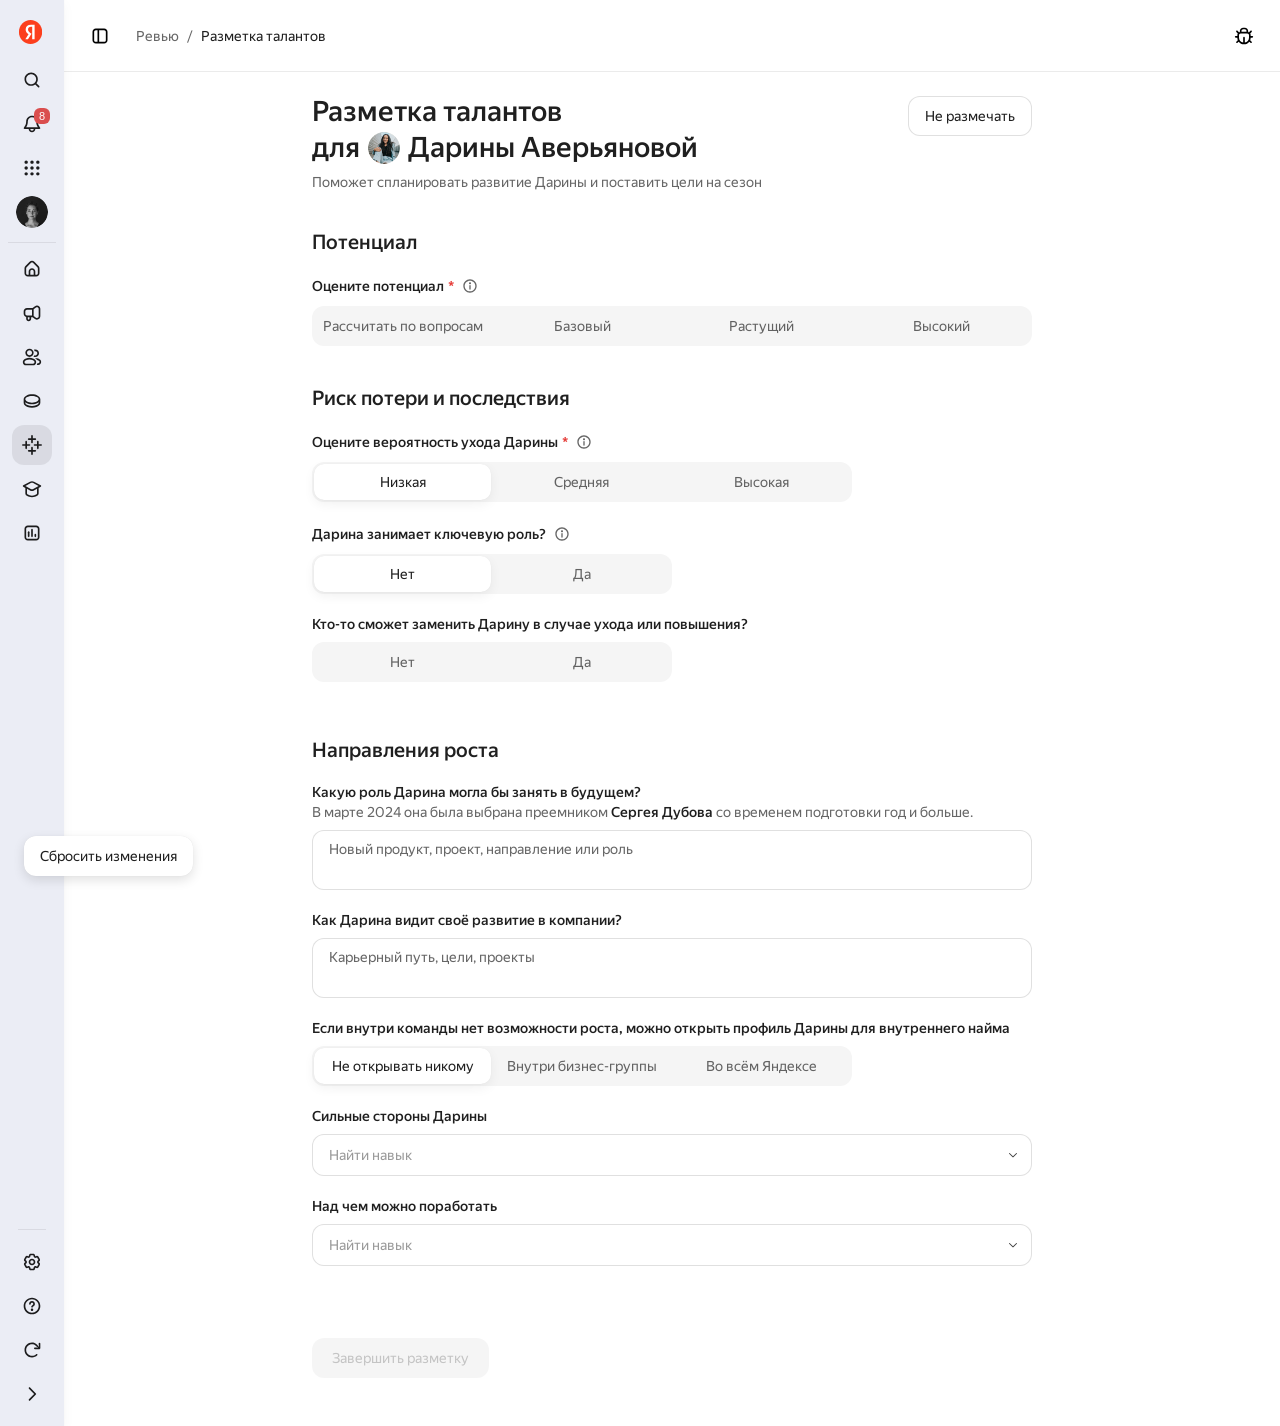
==== commit f42eecc1: "Шторка: блок «выбрана преемником» по макету Figma Список людей с чипом (аватар + имя) и текстом гото" ====
--- a/index.html
+++ b/index.html
@@ -3099,6 +3099,14 @@
         return "Core";
       }
 
+      function buildMarkupTitle(emp, pot) {
+        var fg = emp.firstGenitive || "";
+        var band = buildCohortBand(pot);
+        if (fg && band) return "Предварительная когорта " + fg + " — " + band;
+        if (fg) return "Предварительная когорта " + fg;
+        return (emp.first || "") + (band ? " — " + band : "");
+      }
+
       function buildPotentialLeadLabel(pot) {
         if (pot === "high") return "Высокий потенциал";
         if (pot === "growing") return "Растущий потенциал";
@@ -3311,6 +3319,8 @@
         var slug = window.__talentEmpSlug || "darina";
         var pot = getActiveSegmentValue("potential");
         var keyrole = getActiveSegmentValue("keyrole");
+        var successorChoice =
+          keyrole === "yes" ? getActiveSuccessorValue() : "no";
         var risk = getActiveSegmentValue("risk");
         var taFuture = document.getElementById("talent-field-future-role");
         var taDev = document.getElementById("talent-field-career-dev");
@@ -3323,16 +3333,34 @@
         var detailParts = [cap].filter(Boolean);
         var opennessLabel = getActiveSegmentLabel("openness");
         var fg = emp.firstGenitive || "";
+        var predecessorFor =
+          slug === "darina"
+            ? [
+                {
+                  name: "Сергея Дубова",
+                  avatar: "assets/avatars/Dmitry.png",
+                  ready: "с готовностью до года в сентябре 2025",
+                },
+                {
+                  name: "Валерия Лунина",
+                  avatar: "assets/avatars/Ekaterina.png",
+                  ready: "с готовностью 1–2 года в октябре 2025",
+                },
+              ]
+            : [];
+
         return {
           v: 1,
           slug: slug,
           savedAt: Date.now(),
           firstGenitive: fg,
           nominative: emp.nominative || "",
+          gender: emp.gender || "",
+          predecessorFor: predecessorFor,
           cohortTitle: "Предварительная когорта " + fg + " — " + buildCohortBand(pot),
           cohortSub: "Определим точную когорту, когда будет согласована оценка перформанса",
           first: emp.first || "",
-          markupTitle: (emp.first || fg) + " — " + buildCohortBand(pot),
+          markupTitle: buildMarkupTitle(emp, pot),
           markupPeriod: formatMarkupPeriod(Date.now()),
           potential: pot,
           keyrole: keyrole,
@@ -3350,12 +3378,11 @@
           futureRole: futureText || "",
           careerDev: devText,
           opennessLabel: opennessLabel,
-          successors:
-            getActiveSuccessorValue() === "yes" ? collectSuccessorsSnap() : [],
+          successors: successorChoice === "yes" ? collectSuccessorsSnap() : [],
           strengths: collectSkillTags("strengths"),
           growth: collectSkillTags("growth"),
           openness: getActiveSegmentValue("openness"),
-          successorChoice: getActiveSuccessorValue(),
+          successorChoice: successorChoice,
           successorNoPlan: getSuccessorNoPlanValue(),
           successorPlanLine: getSuccessorPlanLine(),
           riskChips: collectRiskChipSelection(),
